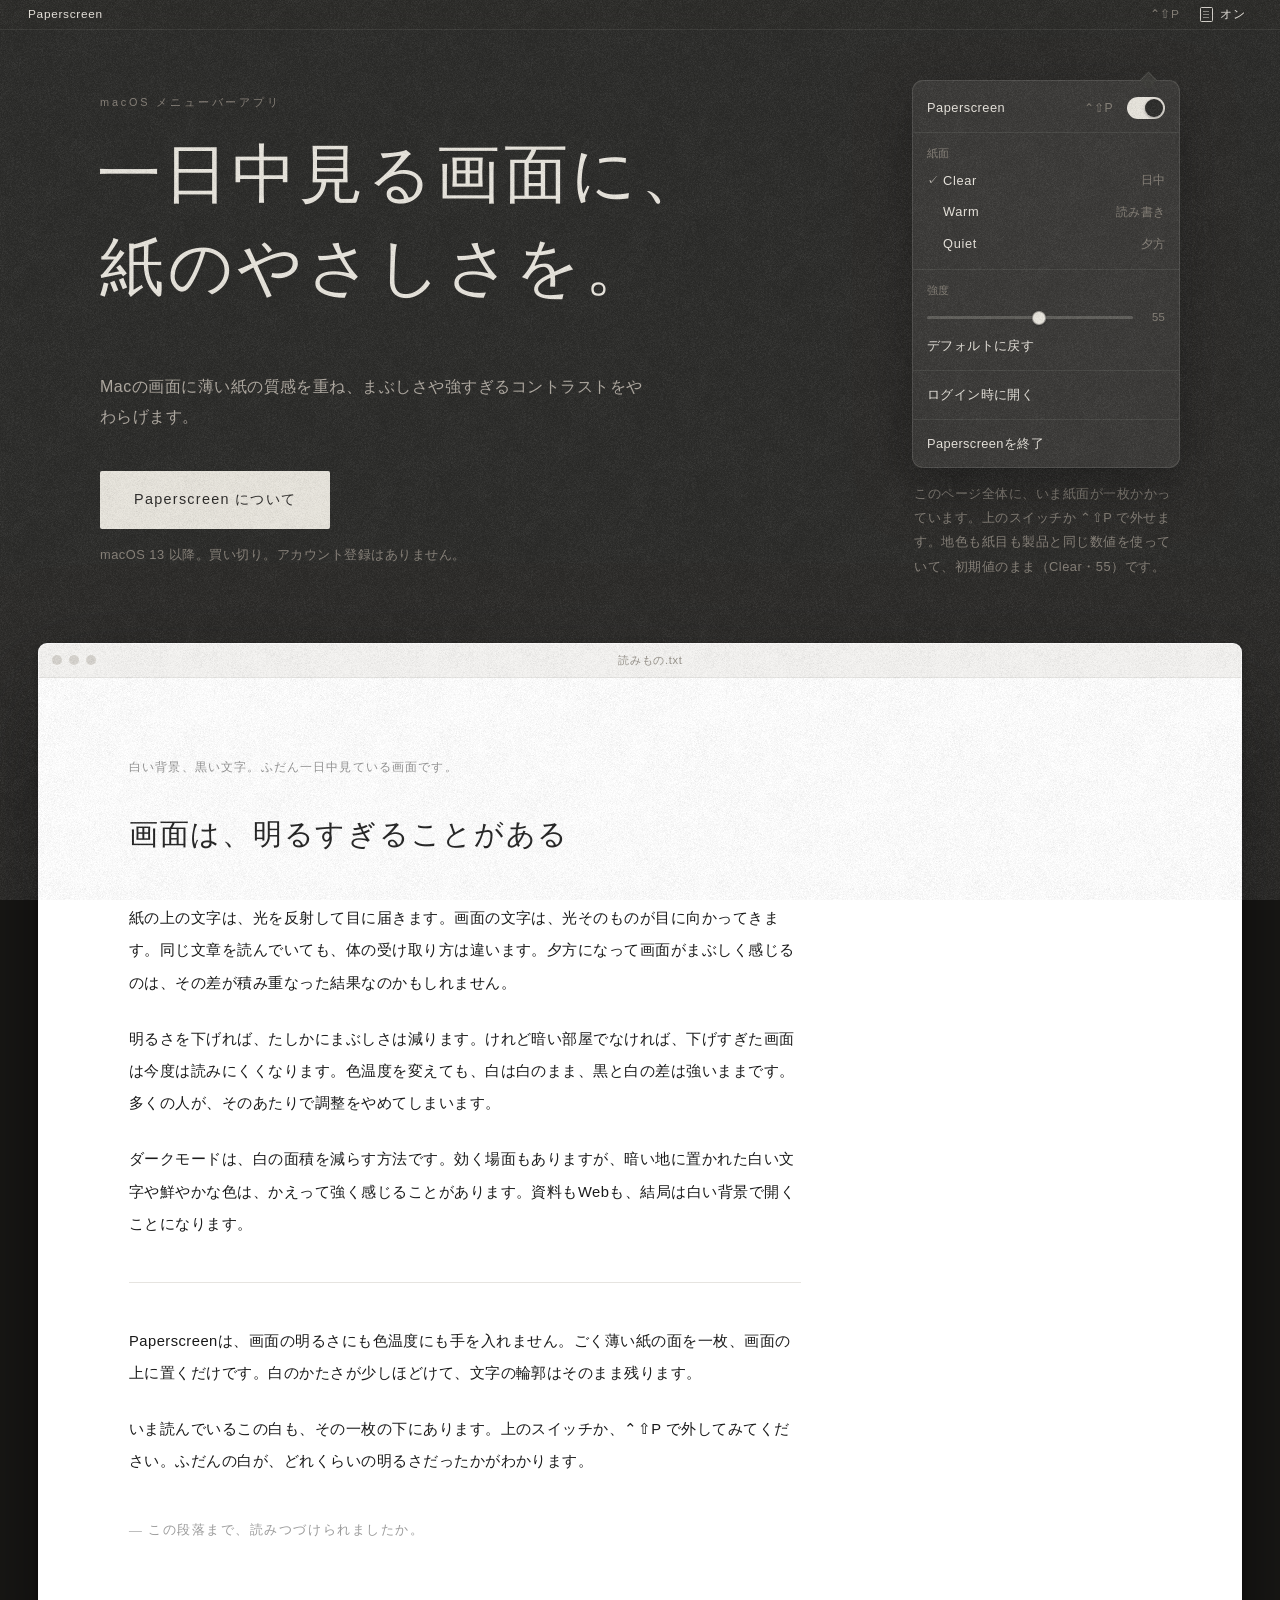
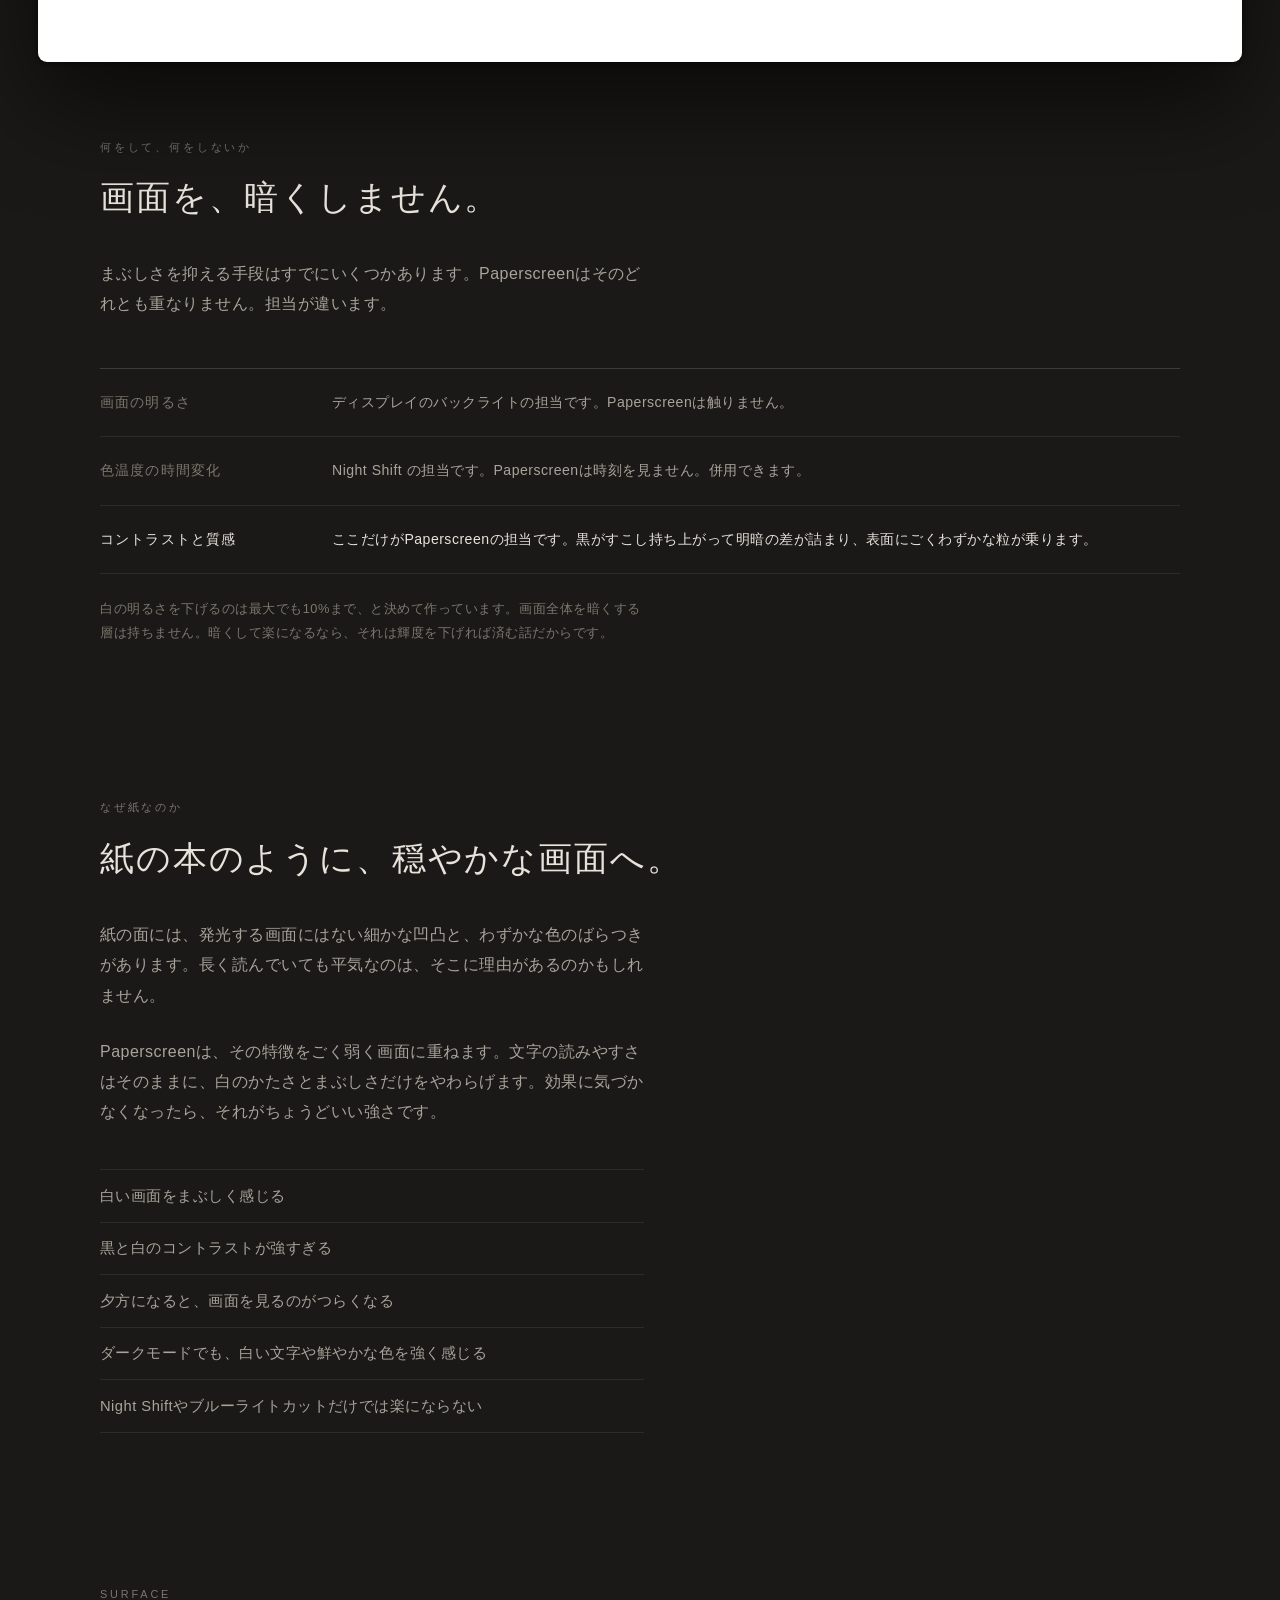
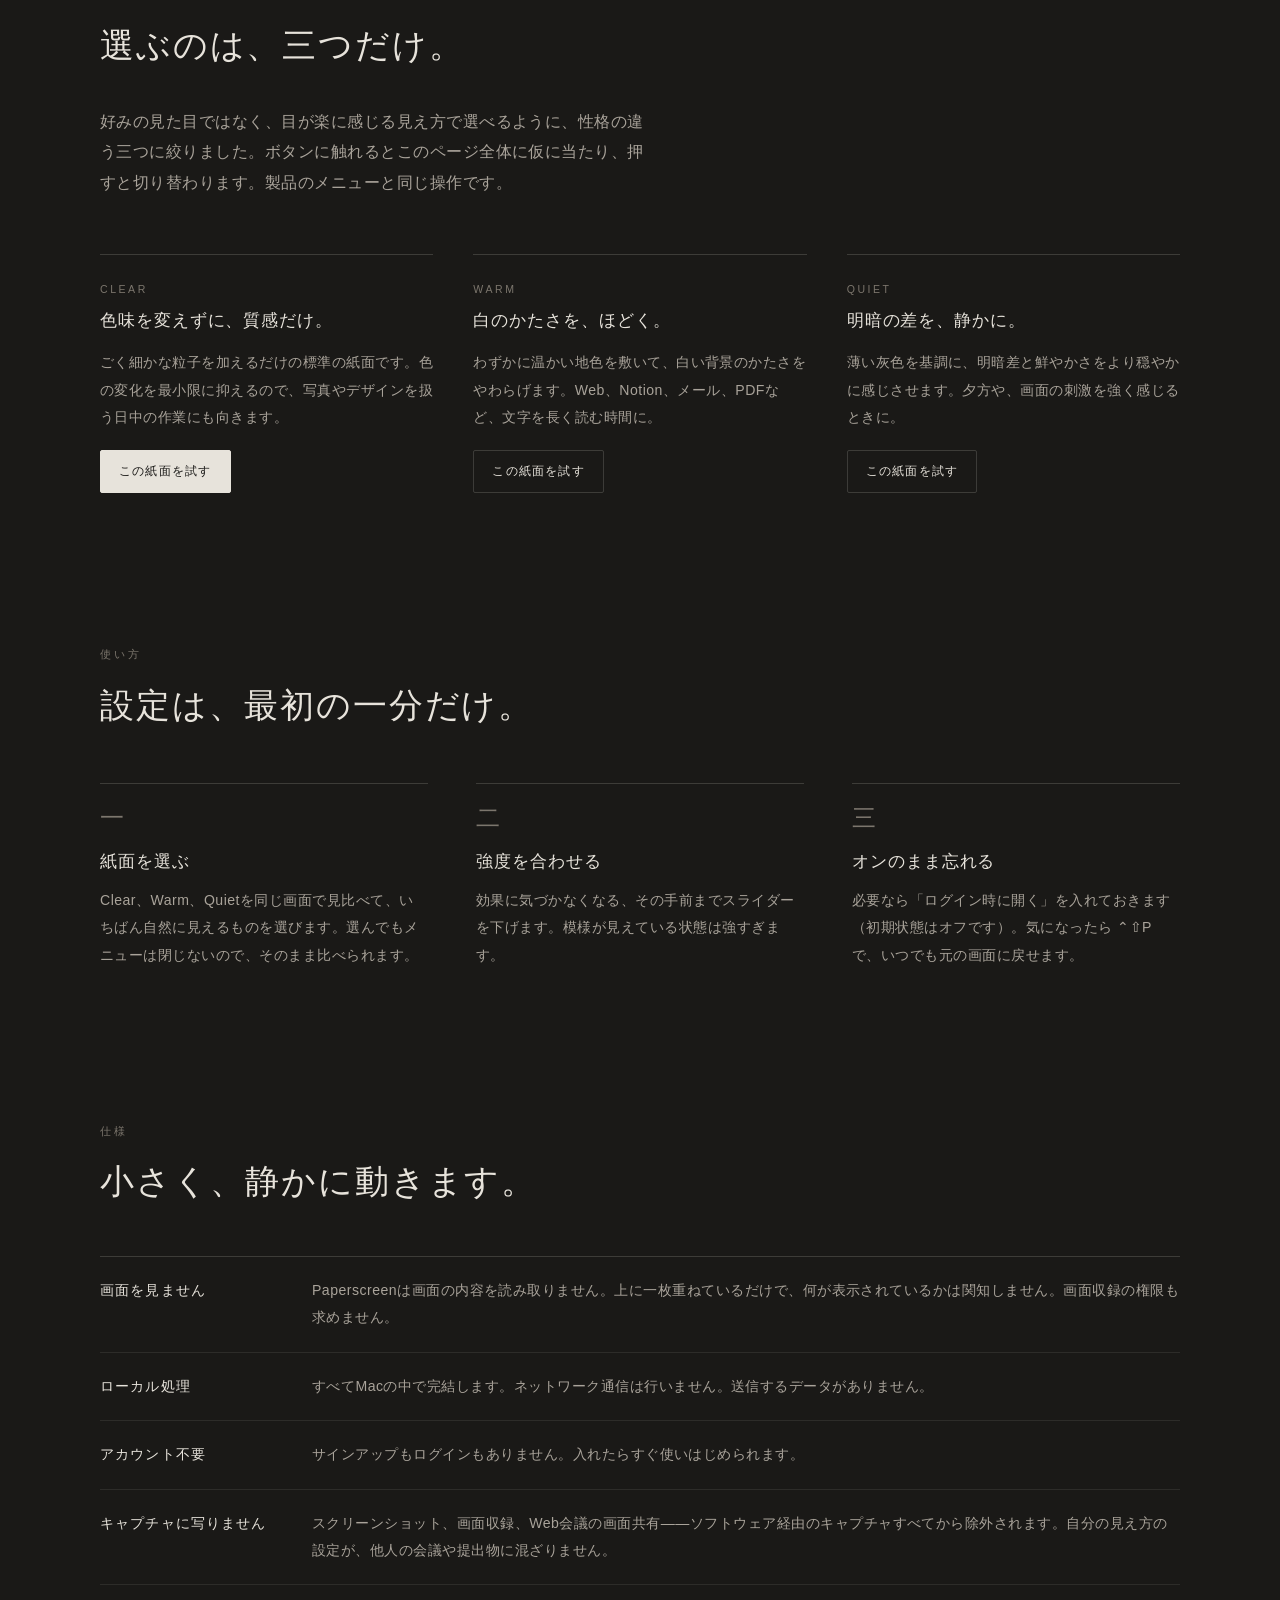
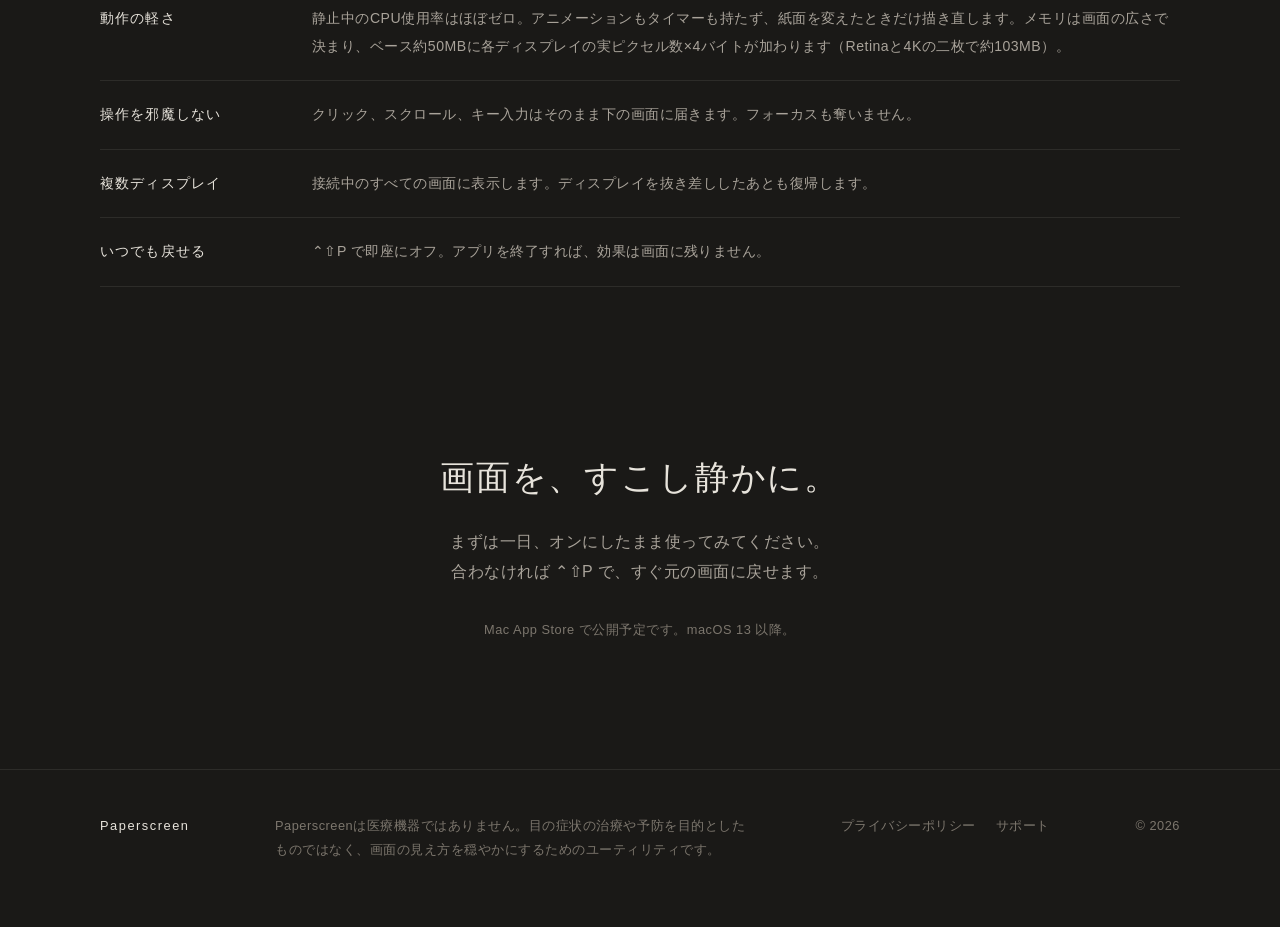
==== index.html @ 116a989c "LP を追加する デモは製品からの移植で、紙面の数値も乱数の種も Sources/PaperSurface.swift の definition(for:) と同じ。層の順序とアルファは Tools/" ====
<!DOCTYPE html>
<html lang="ja">
<head>
<meta charset="UTF-8">
<meta name="viewport" content="width=device-width, initial-scale=1">
<title>Paperscreen — 一日中見る画面に、紙のやさしさを。</title>
<meta name="description" content="Macの画面に薄い紙の質感を重ね、まぶしさや強すぎるコントラストをやわらげるメニューバー常駐アプリ。">
<link rel="canonical" href="https://kishiyyyyy.github.io/paperscreen-lp/">
<link rel="icon" href="icon.svg" type="image/svg+xml">
<meta property="og:type" content="website">
<meta property="og:url" content="https://kishiyyyyy.github.io/paperscreen-lp/">
<meta property="og:title" content="Paperscreen — 一日中見る画面に、紙のやさしさを。">
<meta property="og:description" content="Macの画面に薄い紙の質感を重ね、まぶしさや強すぎるコントラストをやわらげます。">
<link rel="stylesheet" href="style.css">
</head>
<body class="is-off">

<!-- 製品と同じ順序。地色 → ムラ → 紙目。paper.js が値を入れる -->
<div class="ov ov-tint"></div>
<div class="ov ov-mottle"></div>
<div class="ov ov-grain"></div>

<div class="menubar">
  <div class="left">
    <span class="brand">Paperscreen</span>
  </div>
  <div class="extras">
    <span class="kbd">⌃⇧P</span>
    <button class="status" id="barToggle" aria-live="polite">
      <span class="glyph" aria-hidden="true"></span><span id="barLabel">オン</span>
    </button>
  </div>
</div>

<header class="hero">
  <div class="wrap hero-grid">
    <div>
      <p class="eyebrow">macOS メニューバーアプリ</p>
      <h1>一日中見る画面に、<br>紙のやさしさを。</h1>
      <p class="lede">Macの画面に薄い紙の質感を重ね、まぶしさや強すぎるコントラストをやわらげます。</p>
      <a class="cta" href="#download">Paperscreen について</a>
      <p class="small cta-note">macOS 13 以降。買い切り。アカウント登録はありません。</p>
    </div>

    <div class="pop-col">
      <div class="pop" role="group" aria-label="Paperscreen の設定">
        <div class="pop-row">
          <span class="pop-title">Paperscreen</span>
          <span class="pop-key">⌃⇧P</span>
          <button class="switch" id="mainSwitch" role="switch" aria-checked="true" aria-label="Paperscreen をオンにする"><i></i></button>
        </div>
        <hr class="pop-sep">
        <p class="pop-label">紙面</p>
        <ul class="surfaces" id="surfaceList" role="radiogroup" aria-label="紙面">
          <li><button class="surf-btn" role="radio" aria-checked="true" data-surface="clear"><span class="check" aria-hidden="true">✓</span>Clear<span class="hint">日中</span></button></li>
          <li><button class="surf-btn" role="radio" aria-checked="false" data-surface="warm"><span class="check" aria-hidden="true">✓</span>Warm<span class="hint">読み書き</span></button></li>
          <li><button class="surf-btn" role="radio" aria-checked="false" data-surface="quiet"><span class="check" aria-hidden="true">✓</span>Quiet<span class="hint">夕方</span></button></li>
        </ul>
        <hr class="pop-sep">
        <p class="pop-label">強度</p>
        <div class="slider-row">
          <input type="range" id="intensity" min="0" max="100" value="55" aria-label="強度">
          <span class="val" id="intensityVal">55</span>
        </div>
        <button class="pop-item" id="resetBtn">デフォルトに戻す</button>
        <hr class="pop-sep">
        <!-- 既定はオフ。同意なき自動起動を禁じる審査ガイドライン 2.4.5(iii) のため
             opt-in を維持すると決めている。チェック済みで描かないこと。 -->
        <button class="pop-item" id="loginBtn">ログイン時に開く</button>
        <hr class="pop-sep">
        <span class="pop-item" aria-hidden="true">Paperscreenを終了</span>
      </div>
      <p class="small pop-note">このページ全体に、いま紙面が一枚かかっています。上のスイッチか ⌃⇧P で外せます。地色も紙目も製品と同じ数値を使っていて、初期値のまま（Clear・55）です。</p>
    </div>
  </div>

  <div class="stage-wrap stage">
    <div class="win">
      <div class="win-bar"><b></b><b></b><b></b><span>読みもの.txt</span></div>
      <div class="doc">
        <p class="meta">白い背景、黒い文字。ふだん一日中見ている画面です。</p>
        <h4>画面は、明るすぎることがある</h4>
        <p>紙の上の文字は、光を反射して目に届きます。画面の文字は、光そのものが目に向かってきます。同じ文章を読んでいても、体の受け取り方は違います。夕方になって画面がまぶしく感じるのは、その差が積み重なった結果なのかもしれません。</p>
        <p>明るさを下げれば、たしかにまぶしさは減ります。けれど暗い部屋でなければ、下げすぎた画面は今度は読みにくくなります。色温度を変えても、白は白のまま、黒と白の差は強いままです。多くの人が、そのあたりで調整をやめてしまいます。</p>
        <p>ダークモードは、白の面積を減らす方法です。効く場面もありますが、暗い地に置かれた白い文字や鮮やかな色は、かえって強く感じることがあります。資料もWebも、結局は白い背景で開くことになります。</p>
        <hr>
        <p>Paperscreenは、画面の明るさにも色温度にも手を入れません。ごく薄い紙の面を一枚、画面の上に置くだけです。白のかたさが少しほどけて、文字の輪郭はそのまま残ります。</p>
        <p>いま読んでいるこの白も、その一枚の下にあります。上のスイッチか、⌃⇧P で外してみてください。ふだんの白が、どれくらいの明るさだったかがわかります。</p>
        <p class="sig">— この段落まで、読みつづけられましたか。</p>
      </div>
    </div>
  </div>
</header>

<section>
  <div class="wrap">
    <p class="eyebrow">何をして、何をしないか</p>
    <h2>画面を、暗くしません。</h2>
    <p class="lede">まぶしさを抑える手段はすでにいくつかあります。Paperscreenはそのどれとも重なりません。担当が違います。</p>
    <dl class="split">
      <div>
        <dt>画面の明るさ</dt>
        <dd>ディスプレイのバックライトの担当です。Paperscreenは触りません。</dd>
      </div>
      <div>
        <dt>色温度の時間変化</dt>
        <dd>Night Shift の担当です。Paperscreenは時刻を見ません。併用できます。</dd>
      </div>
      <div class="mine">
        <dt>コントラストと質感</dt>
        <dd>ここだけがPaperscreenの担当です。黒がすこし持ち上がって明暗の差が詰まり、表面にごくわずかな粒が乗ります。</dd>
      </div>
    </dl>
    <p class="small" style="margin-top:1.8em">白の明るさを下げるのは最大でも10%まで、と決めて作っています。画面全体を暗くする層は持ちません。暗くして楽になるなら、それは輝度を下げれば済む話だからです。</p>
  </div>
</section>

<section>
  <div class="wrap">
    <p class="eyebrow">なぜ紙なのか</p>
    <h2>紙の本のように、穏やかな画面へ。</h2>
    <p class="lede">紙の面には、発光する画面にはない細かな凹凸と、わずかな色のばらつきがあります。長く読んでいても平気なのは、そこに理由があるのかもしれません。</p>
    <p class="lede" style="margin-top:1.6em">Paperscreenは、その特徴をごく弱く画面に重ねます。文字の読みやすさはそのままに、白のかたさとまぶしさだけをやわらげます。効果に気づかなくなったら、それがちょうどいい強さです。</p>

    <ul class="pains">
      <li>白い画面をまぶしく感じる</li>
      <li>黒と白のコントラストが強すぎる</li>
      <li>夕方になると、画面を見るのがつらくなる</li>
      <li>ダークモードでも、白い文字や鮮やかな色を強く感じる</li>
      <li>Night Shiftやブルーライトカットだけでは楽にならない</li>
    </ul>
  </div>
</section>

<section>
  <div class="wrap">
    <p class="eyebrow">SURFACE</p>
    <h2>選ぶのは、三つだけ。</h2>
    <p class="lede">好みの見た目ではなく、目が楽に感じる見え方で選べるように、性格の違う三つに絞りました。ボタンに触れるとこのページ全体に仮に当たり、押すと切り替わります。製品のメニューと同じ操作です。</p>
    <!-- 色見本は置かない。理由は style.css の surfaces の項に書いてある -->
    <div class="cards">
      <div class="card">
        <div><span class="name">CLEAR</span><h3>色味を変えずに、質感だけ。</h3></div>
        <p>ごく細かな粒子を加えるだけの標準の紙面です。色の変化を最小限に抑えるので、写真やデザインを扱う日中の作業にも向きます。</p>
        <button class="try" data-try="clear" aria-pressed="true">この紙面を試す</button>
      </div>
      <div class="card">
        <div><span class="name">WARM</span><h3>白のかたさを、ほどく。</h3></div>
        <p>わずかに温かい地色を敷いて、白い背景のかたさをやわらげます。Web、Notion、メール、PDFなど、文字を長く読む時間に。</p>
        <button class="try" data-try="warm" aria-pressed="false">この紙面を試す</button>
      </div>
      <div class="card">
        <div><span class="name">QUIET</span><h3>明暗の差を、静かに。</h3></div>
        <p>薄い灰色を基調に、明暗差と鮮やかさをより穏やかに感じさせます。夕方や、画面の刺激を強く感じるときに。</p>
        <button class="try" data-try="quiet" aria-pressed="false">この紙面を試す</button>
      </div>
    </div>
  </div>
</section>

<section>
  <div class="wrap">
    <p class="eyebrow">使い方</p>
    <h2>設定は、最初の一分だけ。</h2>
    <div class="steps">
      <div class="step">
        <span class="num">一</span>
        <h3>紙面を選ぶ</h3>
        <p>Clear、Warm、Quietを同じ画面で見比べて、いちばん自然に見えるものを選びます。選んでもメニューは閉じないので、そのまま比べられます。</p>
      </div>
      <div class="step">
        <span class="num">二</span>
        <h3>強度を合わせる</h3>
        <p>効果に気づかなくなる、その手前までスライダーを下げます。模様が見えている状態は強すぎます。</p>
      </div>
      <div class="step">
        <span class="num">三</span>
        <h3>オンのまま忘れる</h3>
        <p>必要なら「ログイン時に開く」を入れておきます（初期状態はオフです）。気になったら ⌃⇧P で、いつでも元の画面に戻せます。</p>
      </div>
    </div>
  </div>
</section>

<section>
  <div class="wrap">
    <p class="eyebrow">仕様</p>
    <h2>小さく、静かに動きます。</h2>
    <dl class="spec">
      <div><dt>画面を見ません</dt><dd>Paperscreenは画面の内容を読み取りません。上に一枚重ねているだけで、何が表示されているかは関知しません。画面収録の権限も求めません。</dd></div>
      <div><dt>ローカル処理</dt><dd>すべてMacの中で完結します。ネットワーク通信は行いません。送信するデータがありません。</dd></div>
      <div><dt>アカウント不要</dt><dd>サインアップもログインもありません。入れたらすぐ使いはじめられます。</dd></div>
      <div><dt>キャプチャに写りません</dt><dd>スクリーンショット、画面収録、Web会議の画面共有——ソフトウェア経由のキャプチャすべてから除外されます。自分の見え方の設定が、他人の会議や提出物に混ざりません。</dd></div>
      <div><dt>動作の軽さ</dt><dd>静止中のCPU使用率はほぼゼロ。アニメーションもタイマーも持たず、紙面を変えたときだけ描き直します。メモリは画面の広さで決まり、ベース約50MBに各ディスプレイの実ピクセル数×4バイトが加わります（Retinaと4Kの二枚で約103MB）。</dd></div>
      <div><dt>操作を邪魔しない</dt><dd>クリック、スクロール、キー入力はそのまま下の画面に届きます。フォーカスも奪いません。</dd></div>
      <div><dt>複数ディスプレイ</dt><dd>接続中のすべての画面に表示します。ディスプレイを抜き差ししたあとも復帰します。</dd></div>
      <div><dt>いつでも戻せる</dt><dd>⌃⇧P で即座にオフ。アプリを終了すれば、効果は画面に残りません。</dd></div>
    </dl>
  </div>
</section>

<section class="closing" id="download">
  <div class="wrap">
    <h2>画面を、すこし静かに。</h2>
    <p class="lede">まずは一日、オンにしたまま使ってみてください。<br>合わなければ ⌃⇧P で、すぐ元の画面に戻せます。</p>
    <!-- TODO: App Store の URL が出たら、この段落をボタンに差し替える -->
    <p class="small">Mac App Store で公開予定です。macOS 13 以降。</p>
  </div>
</section>

<footer>
  <div class="wrap foot-grid">
    <span class="small" style="font-weight:500;letter-spacing:.12em;color:var(--sumi)">Paperscreen</span>
    <p class="small">Paperscreenは医療機器ではありません。目の症状の治療や予防を目的としたものではなく、画面の見え方を穏やかにするためのユーティリティです。</p>
    <span class="small foot-links">
      <a href="https://kishiyyyyy.github.io/paperscreen-support/privacy/">プライバシーポリシー</a>
      <a href="https://kishiyyyyy.github.io/paperscreen-support/">サポート</a>
    </span>
    <span class="small">© 2026</span>
  </div>
</footer>

<script type="module">
import { SURFACES, DEFAULTS, textures, layers } from './paper.js';

const root = document.documentElement;
const body = document.body;
const mainSwitch = document.getElementById('mainSwitch');
const barToggle  = document.getElementById('barToggle');
const barLabel   = document.getElementById('barLabel');
const slider     = document.getElementById('intensity');
const val        = document.getElementById('intensityVal');
const resetBtn   = document.getElementById('resetBtn');
const surfBtns   = [...document.querySelectorAll('.surf-btn')];
const tryBtns    = [...document.querySelectorAll('.try')];

const state = { on: true, surface: DEFAULTS.surface, intensity: DEFAULTS.intensity };

// 製品のメニューは行に触れているあいだだけ実画面に仮適用し、離すと戻す。
// 紙面選びは命令ではなく比較なので、ここでも同じ振る舞いにしてある。
let preview = null;

function paint() {
  const name = preview ?? state.surface;
  const l = layers(name, state.intensity);
  const t = textures(name);

  root.style.setProperty('--tint-color', l.tintColor);
  root.style.setProperty('--tint-a', l.tintAlpha.toFixed(4));
  root.style.setProperty('--mottle-a', l.mottleAlpha.toFixed(4));
  root.style.setProperty('--grain-a', l.grainAlpha.toFixed(4));
  root.style.setProperty('--mottle-src', `url("${t.mottle}")`);
  root.style.setProperty('--grain-src', `url("${t.grain}")`);

  body.classList.toggle('is-off', !state.on);
  mainSwitch.setAttribute('aria-checked', String(state.on));
  mainSwitch.setAttribute('aria-label', state.on ? 'Paperscreen をオフにする' : 'Paperscreen をオンにする');
  barLabel.textContent = state.on ? 'オン' : 'オフ';

  surfBtns.forEach(b => b.setAttribute('aria-checked', String(b.dataset.surface === state.surface)));
  tryBtns.forEach(b => b.setAttribute('aria-pressed', String(b.dataset.try === state.surface)));
  val.textContent = state.intensity;
  if (slider.value !== String(state.intensity)) slider.value = state.intensity;
}

function toggle() { state.on = !state.on; paint(); }

function pick(name) { state.surface = name; state.on = true; preview = null; paint(); }

function hover(name) { if (!state.on) return; preview = name; paint(); }
function unhover() { if (preview === null) return; preview = null; paint(); }

mainSwitch.addEventListener('click', toggle);
barToggle.addEventListener('click', toggle);

slider.addEventListener('input', () => {
  state.intensity = parseInt(slider.value, 10);
  state.on = true;
  paint();
});

resetBtn.addEventListener('click', () => {
  state.surface = DEFAULTS.surface;
  state.intensity = DEFAULTS.intensity;
  state.on = true;
  preview = null;
  paint();
});

for (const b of [...surfBtns, ...tryBtns]) {
  const name = b.dataset.surface ?? b.dataset.try;
  b.addEventListener('click', () => pick(name));
  b.addEventListener('mouseenter', () => hover(name));
  b.addEventListener('mouseleave', unhover);
  b.addEventListener('focus', () => hover(name));
  b.addEventListener('blur', unhover);
}

document.addEventListener('keydown', e => {
  if (e.ctrlKey && e.shiftKey && (e.key === 'P' || e.key === 'p')) { e.preventDefault(); toggle(); }
});

// 紙目の生成は 1 紙面あたり 0.2 秒ほどかかる。本文を待たせないよう既定の紙面だけを
// 先に用意し、残りの二つは手が空いてから作る。触られた時点で作ると、比較のための
// ホバーが一拍遅れて、比べるという操作そのものが壊れる。
requestAnimationFrame(() => {
  paint();
  const rest = Object.keys(SURFACES).filter(n => n !== state.surface);
  const warm = () => rest.forEach(textures);
  if (window.requestIdleCallback) requestIdleCallback(warm, { timeout: 2000 });
  else setTimeout(warm, 400);
});
</script>
</body>
</html>
---- style.css ----
:root{
  /* 地は暖かい暗色。純黒は白い窓との落差が大きすぎる */
  --desk:        #1A1917;
  --sumi:        #E7E3DB;
  --sumi-soft:   #A9A39A;
  --hai:         #7C766D;
  --rule:        rgba(231,227,219,.17);
  --rule-soft:   rgba(231,227,219,.09);
  --white:       #FFFFFF;

  /* Google Fonts は読み込まない。訪問者のIPを第三者に渡さないという方針が
     製品の中身と揃っている必要があるのと、Mac専用アプリのLPなので
     Hiragino がほぼ確実に当たり、Noto が効く場面がほとんどないため。 */
  --mincho: "Hiragino Mincho ProN","Yu Mincho",YuMincho,serif;
  --gothic: "Hiragino Sans","Helvetica Neue",Arial,sans-serif;

  --measure: 34rem;
  --gap: clamp(52px,6vw,88px);

  /* 紙面の状態。paper.js が書き換える */
  --tint-color:#FAF8F4;
  --tint-a:0;
  --mottle-a:0;
  --grain-a:0;
  --mottle-src:none;
  --grain-src:none;
}

*{box-sizing:border-box;margin:0;padding:0}
html{-webkit-text-size-adjust:100%;scroll-behavior:smooth}
body{
  background:var(--desk);
  color:var(--sumi);
  font-family:var(--gothic);
  font-size:16px;
  line-height:1.9;
  letter-spacing:.03em;
  line-break:strict;
  -webkit-font-smoothing:antialiased;
  overflow-x:hidden;
}
a{color:inherit}

/* ---------- 紙面（製品そのもの。ページ全体にかかる） ----------
   層の順序とアルファは製品の OverlayView.draw の写し。順序を入れ替えたり
   mix-blend-mode を足したりしない。紙目は明暗を同量含む素材なので、
   ふつうの重ね方で製品と同じ結果になる。 */
.ov{position:fixed;inset:0;pointer-events:none;z-index:80;transition:opacity .35s ease}
.ov-tint{background:var(--tint-color);opacity:var(--tint-a)}
.ov-mottle{background-image:var(--mottle-src);background-size:100% 100%;opacity:var(--mottle-a)}
.ov-grain{background-image:var(--grain-src);background-size:256px 256px;opacity:var(--grain-a)}
body.is-off .ov{opacity:0}

/* ---------- layout ---------- */
.wrap{width:min(1080px,90vw);margin-inline:auto}
.stage-wrap{width:min(1240px,94vw);margin-inline:auto}
section{padding-block:var(--gap)}

.eyebrow{font-size:.68rem;font-weight:500;letter-spacing:.26em;color:var(--hai);line-height:1.6;margin-bottom:1.6em}
h1,h2,h3{font-family:var(--mincho);font-weight:400;letter-spacing:.055em}
h1{font-size:clamp(2.3rem,5.6vw,4rem);line-height:1.45;text-indent:-.05em}
h2{font-size:clamp(1.5rem,2.9vw,2.1rem);line-height:1.5;margin-bottom:1.05em}
h3{font-size:1.05rem;line-height:1.9}
p{max-width:var(--measure)}
.lede{color:var(--sumi-soft);font-size:1rem}
.small{font-size:.8rem;line-height:1.9;color:var(--hai);letter-spacing:.04em}

/* ---------- menu bar ---------- */
.menubar{
  position:sticky;top:0;z-index:70;height:30px;
  display:flex;align-items:center;justify-content:space-between;
  padding-inline:clamp(14px,5vw,28px);
  background:rgba(26,25,23,.72);
  backdrop-filter:saturate(1.4) blur(14px);-webkit-backdrop-filter:saturate(1.4) blur(14px);
  border-bottom:1px solid var(--rule-soft);
  font-size:.74rem;letter-spacing:.06em;
}
.menubar .left{display:flex;align-items:center;gap:18px}
.menubar .brand{font-weight:500}
.menubar .lang{color:var(--hai);text-decoration:none}
.menubar .lang:hover{color:var(--sumi)}
.menubar .extras{display:flex;align-items:center;gap:14px;color:var(--hai)}
.menubar .kbd{display:none}
@media(min-width:640px){.menubar .kbd{display:inline}}
.status{
  display:inline-flex;align-items:center;gap:7px;border:0;background:none;font:inherit;
  color:var(--sumi);cursor:pointer;padding:3px 6px;border-radius:5px;letter-spacing:.1em;
}
.status:hover{background:rgba(231,227,219,.09)}
.glyph{width:13px;height:15px;border:1px solid currentColor;border-radius:1.5px;position:relative;opacity:.9}
.glyph::after{
  content:"";position:absolute;inset:3px 2.5px auto 2.5px;height:1px;background:currentColor;
  box-shadow:0 3px 0 currentColor,0 6px 0 currentColor;opacity:.55;
}
body.is-off .glyph{opacity:.35}

/* ---------- hero ---------- */
.hero{padding-top:clamp(44px,5vw,80px);padding-bottom:0}
.hero-grid{display:grid;gap:clamp(40px,6vw,64px);align-items:start}
@media(min-width:900px){.hero-grid{grid-template-columns:1fr 268px}}
.hero h1{margin-bottom:.9em}
.hero .lede{margin-bottom:2.4em}

.cta{
  display:inline-block;background:#E7E3DB;color:#1A1917;
  font-family:var(--gothic);font-size:.9rem;font-weight:500;letter-spacing:.09em;
  padding:15px 34px;border-radius:2px;text-decoration:none;transition:opacity .2s ease;
}
.cta:hover{opacity:.82}
.cta-note{margin-top:1.1em}

/* ---------- メニューの再現 ---------- */
.pop-col{position:relative}
@media(min-width:900px){.pop-col{margin-top:-14px}}
.pop{
  position:relative;width:100%;max-width:268px;
  background:rgba(45,44,41,.88);
  backdrop-filter:blur(20px) saturate(1.3);-webkit-backdrop-filter:blur(20px) saturate(1.3);
  border:1px solid rgba(231,227,219,.13);border-radius:11px;
  box-shadow:0 1px 1px rgba(0,0,0,.3),0 18px 50px rgba(0,0,0,.5);
  padding:12px 0 8px;font-size:.8rem;line-height:1.7;letter-spacing:.02em;
}
.pop::before{
  content:"";position:absolute;top:-7px;right:24px;width:12px;height:12px;
  background:rgba(45,44,41,.92);
  border-left:1px solid rgba(231,227,219,.13);border-top:1px solid rgba(231,227,219,.13);
  transform:rotate(45deg);border-radius:2px 0 0 0;
}
.pop-row{display:flex;align-items:center;justify-content:space-between;gap:10px;padding:4px 14px}
.pop-title{font-weight:500;letter-spacing:.04em}
.pop-key{color:var(--hai);font-size:.76rem;margin-left:auto;margin-right:4px}
.pop-sep{border:0;border-top:1px solid var(--rule-soft);margin:9px 0}
.pop-label{padding:2px 14px;font-size:.7rem;letter-spacing:.02em;color:var(--hai);font-weight:500}
.pop-item{
  width:100%;display:block;border:0;background:none;font:inherit;color:var(--sumi);
  padding:4px 14px;cursor:pointer;text-align:left;letter-spacing:.03em;
}
.pop-item:hover{background:rgba(231,227,219,.07)}

.switch{position:relative;width:38px;height:22px;flex:none;border:0;padding:0;background:none;cursor:pointer}
.switch i{position:absolute;inset:0;border-radius:11px;background:rgba(231,227,219,.22);transition:background .25s ease}
.switch i::after{
  content:"";position:absolute;top:2px;left:2px;width:18px;height:18px;border-radius:50%;
  background:#1A1917;box-shadow:0 1px 3px rgba(0,0,0,.4);transition:transform .25s ease;
}
.switch[aria-checked="true"] i{background:var(--sumi)}
.switch[aria-checked="true"] i::after{transform:translateX(16px)}

.surfaces{list-style:none}
.surf-btn{
  width:100%;display:flex;align-items:center;gap:9px;border:0;background:none;font:inherit;
  color:var(--sumi);padding:5px 14px;cursor:pointer;text-align:left;letter-spacing:.05em;
}
.surf-btn:hover{background:rgba(231,227,219,.07)}
.check{width:7px;flex:none;opacity:0;font-size:.7rem}
.surf-btn[aria-checked="true"] .check{opacity:1}
.surf-btn[aria-checked="true"]{font-weight:500}
.hint{margin-left:auto;color:var(--hai);font-size:.72rem;letter-spacing:.02em}

.slider-row{padding:6px 14px 4px;display:flex;align-items:center;gap:10px}
input[type=range]{-webkit-appearance:none;appearance:none;background:none;flex:1;height:18px;cursor:pointer}
input[type=range]::-webkit-slider-runnable-track{height:3px;border-radius:2px;background:rgba(231,227,219,.22)}
input[type=range]::-webkit-slider-thumb{
  -webkit-appearance:none;width:14px;height:14px;border-radius:50%;background:#E7E3DB;
  border:1px solid rgba(0,0,0,.35);box-shadow:0 1px 3px rgba(0,0,0,.35);margin-top:-5.5px;
}
input[type=range]::-moz-range-track{height:3px;border-radius:2px;background:rgba(231,227,219,.22)}
input[type=range]::-moz-range-thumb{width:14px;height:14px;border:1px solid rgba(0,0,0,.35);border-radius:50%;background:#E7E3DB}
.val{font-size:.7rem;color:var(--hai);width:2em;text-align:right;font-variant-numeric:tabular-nums}
.pop-note{margin-top:14px;padding-left:2px}

/* ---------- document window（机の上の画面） ---------- */
.stage{padding-top:clamp(40px,5vw,68px)}
.stage-wrap{position:relative}
/* 暗い地から白い窓へ急に抜けないよう、背後に淡い光をまわす */
.stage-wrap::before{
  content:"";position:absolute;inset:-14% -6%;z-index:0;pointer-events:none;
  background:radial-gradient(60% 50% at 50% 45%, rgba(231,227,219,.085), rgba(231,227,219,0) 70%);
}
.win{
  position:relative;z-index:1;
  background:var(--white);border-radius:9px;overflow:hidden;
  box-shadow:0 2px 6px rgba(0,0,0,.5),0 40px 100px rgba(0,0,0,.62);
  border:1px solid rgba(231,227,219,.10);
}
.win-bar{
  height:34px;display:flex;align-items:center;gap:7px;padding:0 13px;
  background:#F5F4F1;border-bottom:1px solid rgba(0,0,0,.07);
}
.win-bar b{width:10px;height:10px;border-radius:50%;background:#D3D0CA;display:block}
.win-bar span{margin-left:auto;margin-right:auto;font-size:.7rem;color:#8D8880;letter-spacing:.06em;transform:translateX(-15px)}
.doc{
  padding:clamp(36px,6vw,80px) clamp(24px,7vw,110px) clamp(52px,8vw,96px);
  color:#121212;background:var(--white);min-height:min(78vh,720px);
}
.doc h4{font-family:var(--mincho);font-weight:300;font-size:clamp(1.3rem,2.6vw,1.8rem);letter-spacing:.06em;margin-bottom:1.5em;line-height:1.7}
.doc p{font-size:.92rem;line-height:2.2;color:#1a1a1a;margin-bottom:1.6em;max-width:42rem}
.doc .meta{font-size:.72rem;color:#8a8a8a;letter-spacing:.1em;margin-bottom:2.6em}
.doc hr{border:0;border-top:1px solid #E6E4E0;margin:2.6em 0;max-width:42rem}
.doc .sig{font-family:var(--mincho);color:#9a9a9a;font-size:.8rem;letter-spacing:.12em;margin-top:3em}

/* ---------- 三分割 ---------- */
.split{margin-top:clamp(32px,4vw,48px);border-top:1px solid var(--rule)}
.split div{display:grid;gap:4px 32px;padding:20px 0;border-bottom:1px solid var(--rule-soft)}
@media(min-width:720px){.split div{grid-template-columns:200px 1fr;align-items:baseline}}
.split dt{font-size:.88rem;font-weight:500;letter-spacing:.08em;color:var(--hai)}
.split dd{font-size:.88rem;color:var(--sumi-soft);line-height:1.95}
.split .mine dt{color:var(--sumi)}
.split .mine dd{color:var(--sumi)}

/* ---------- 課題リスト ---------- */
.pains{list-style:none;margin-top:2.6em;max-width:var(--measure)}
.pains li{border-top:1px solid var(--rule-soft);padding:.85em 0;font-size:.92rem;color:var(--sumi-soft);line-height:1.8}
.pains li:last-child{border-bottom:1px solid var(--rule-soft)}

/* ---------- surfaces ----------
   色見本は置かない。行やカードに収まる大きさでは Warm と Quiet を正直に
   描き分けられず、紙目は数パーセントのアルファなので「見えるように」描いた
   時点で嘘のプレビューになる。製品のメニューで同じ結論を出している。
   比較はページ全体への仮適用に任せる。 */
.cards{display:grid;gap:clamp(28px,4vw,40px);margin-top:clamp(36px,4.5vw,56px)}
@media(min-width:820px){.cards{grid-template-columns:repeat(3,1fr)}}
.card{display:flex;flex-direction:column;gap:14px;border-top:1px solid var(--rule);padding-top:24px}
.card .name{font-family:var(--gothic);font-size:.66rem;letter-spacing:.24em;color:var(--hai);font-weight:500;display:block;margin-bottom:.6em}
.card h3{margin-bottom:-2px}
.card p{font-size:.88rem;line-height:1.95;color:var(--sumi-soft)}
.try{
  align-self:flex-start;margin-top:4px;border:1px solid var(--rule);background:none;font:inherit;
  font-size:.76rem;letter-spacing:.1em;color:var(--sumi);padding:9px 18px;border-radius:2px;
  cursor:pointer;transition:background .2s ease,color .2s ease;
}
.try:hover{background:rgba(231,227,219,.08)}
.try[aria-pressed="true"]{background:#E7E3DB;color:#1A1917;border-color:#E7E3DB}

/* ---------- steps ---------- */
.steps{display:grid;gap:clamp(32px,4vw,48px);margin-top:clamp(34px,4vw,52px)}
@media(min-width:820px){.steps{grid-template-columns:repeat(3,1fr)}}
.step{border-top:1px solid var(--rule);padding-top:22px}
.step .num{font-family:var(--mincho);font-size:1.5rem;color:var(--hai);display:block;line-height:1;margin-bottom:.7em}
.step h3{margin-bottom:.5em}
.step p{font-size:.88rem;line-height:1.95;color:var(--sumi-soft)}

/* ---------- spec ---------- */
.spec{margin-top:clamp(32px,4vw,48px);border-top:1px solid var(--rule)}
.spec div{display:grid;gap:4px 32px;padding:20px 0;border-bottom:1px solid var(--rule-soft)}
@media(min-width:720px){.spec div{grid-template-columns:180px 1fr;align-items:baseline}}
.spec dt{font-size:.88rem;font-weight:500;letter-spacing:.08em}
.spec dd{font-size:.88rem;color:var(--sumi-soft);line-height:1.95}

/* ---------- closing ---------- */
.closing{text-align:center;padding-block:clamp(64px,7vw,100px) clamp(72px,8vw,112px)}
.closing h2{margin-bottom:.7em}
.closing p{margin-inline:auto;margin-bottom:1.9em}
footer{border-top:1px solid var(--rule-soft);padding-block:44px 64px}
.foot-grid{display:flex;flex-wrap:wrap;gap:18px 40px;justify-content:space-between;align-items:baseline}
.foot-grid p{max-width:30rem}
.foot-links{display:flex;gap:20px}
.foot-links a{color:var(--hai);text-decoration:none}
.foot-links a:hover{color:var(--sumi)}

@media (prefers-reduced-motion:reduce){
  html{scroll-behavior:auto}
  *{transition-duration:.01ms !important;animation-duration:.01ms !important}
}
:focus-visible{outline:2px solid var(--sumi);outline-offset:3px;border-radius:2px}
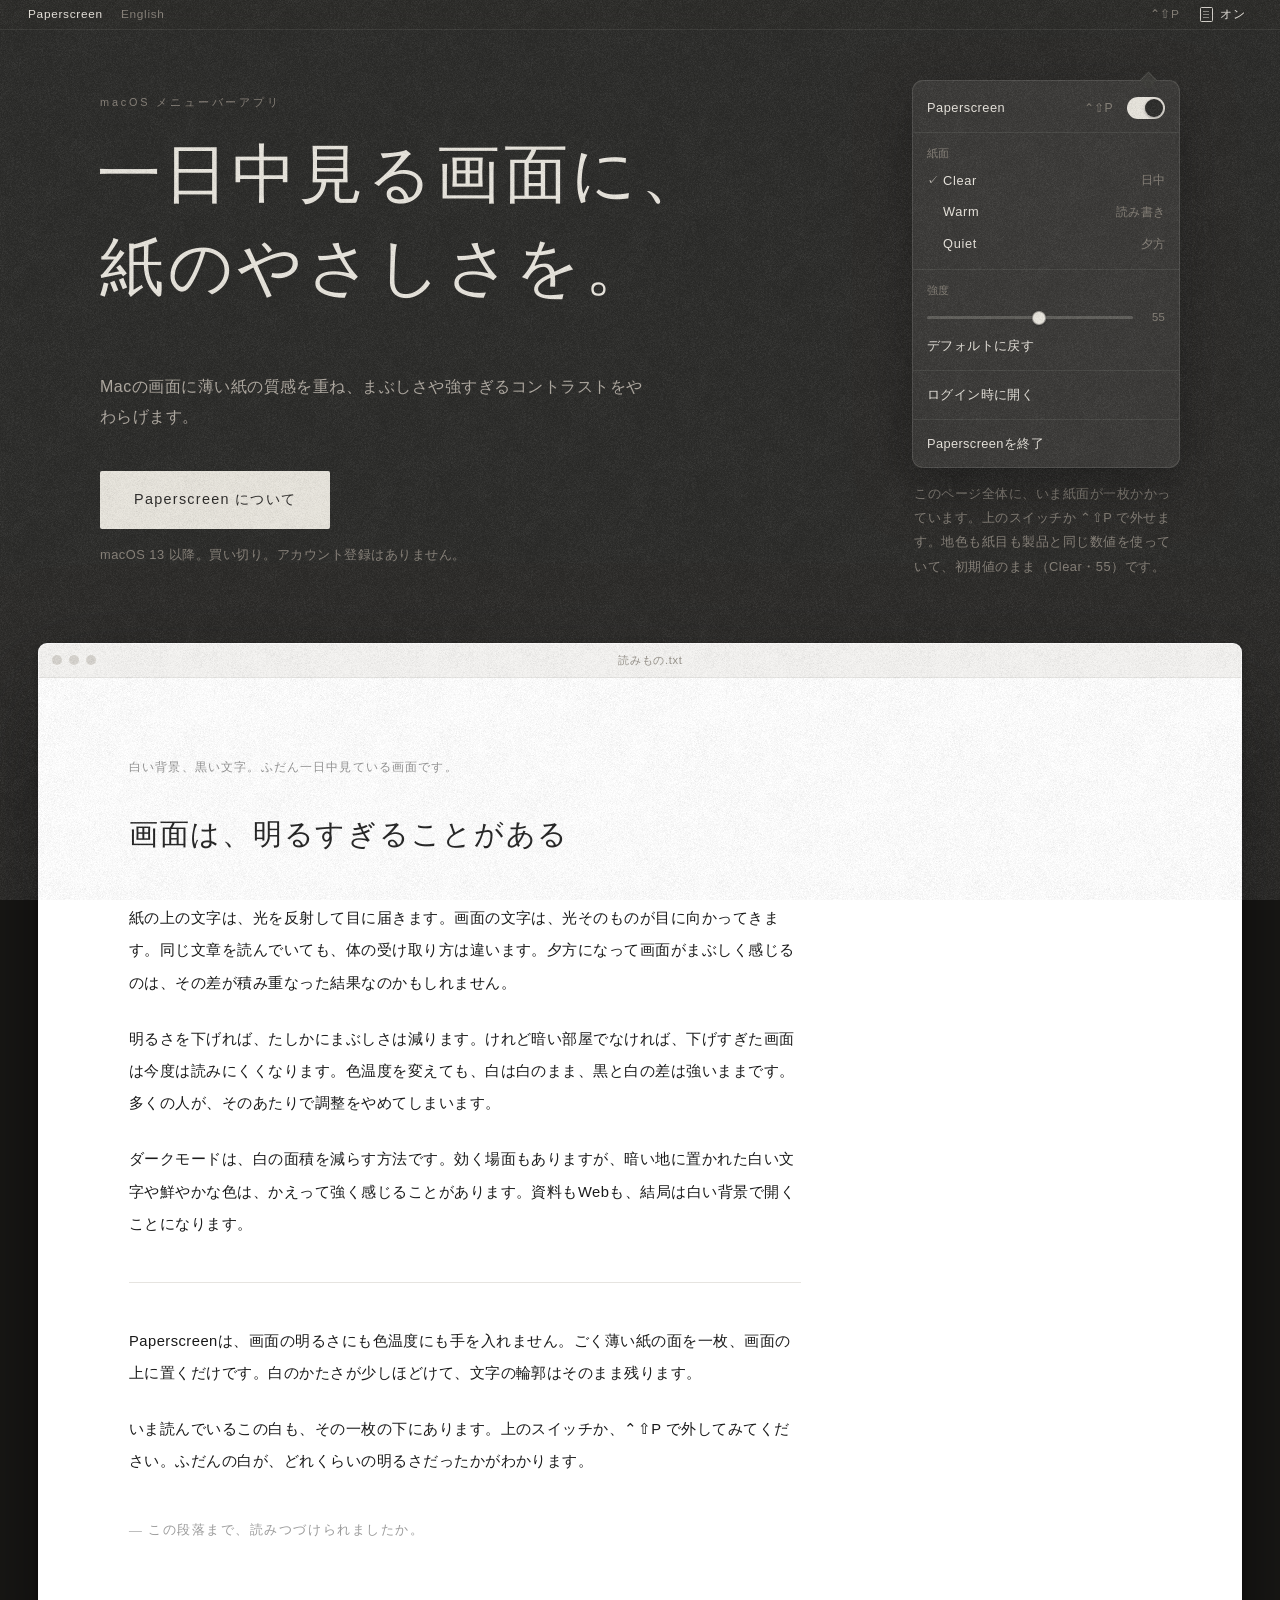
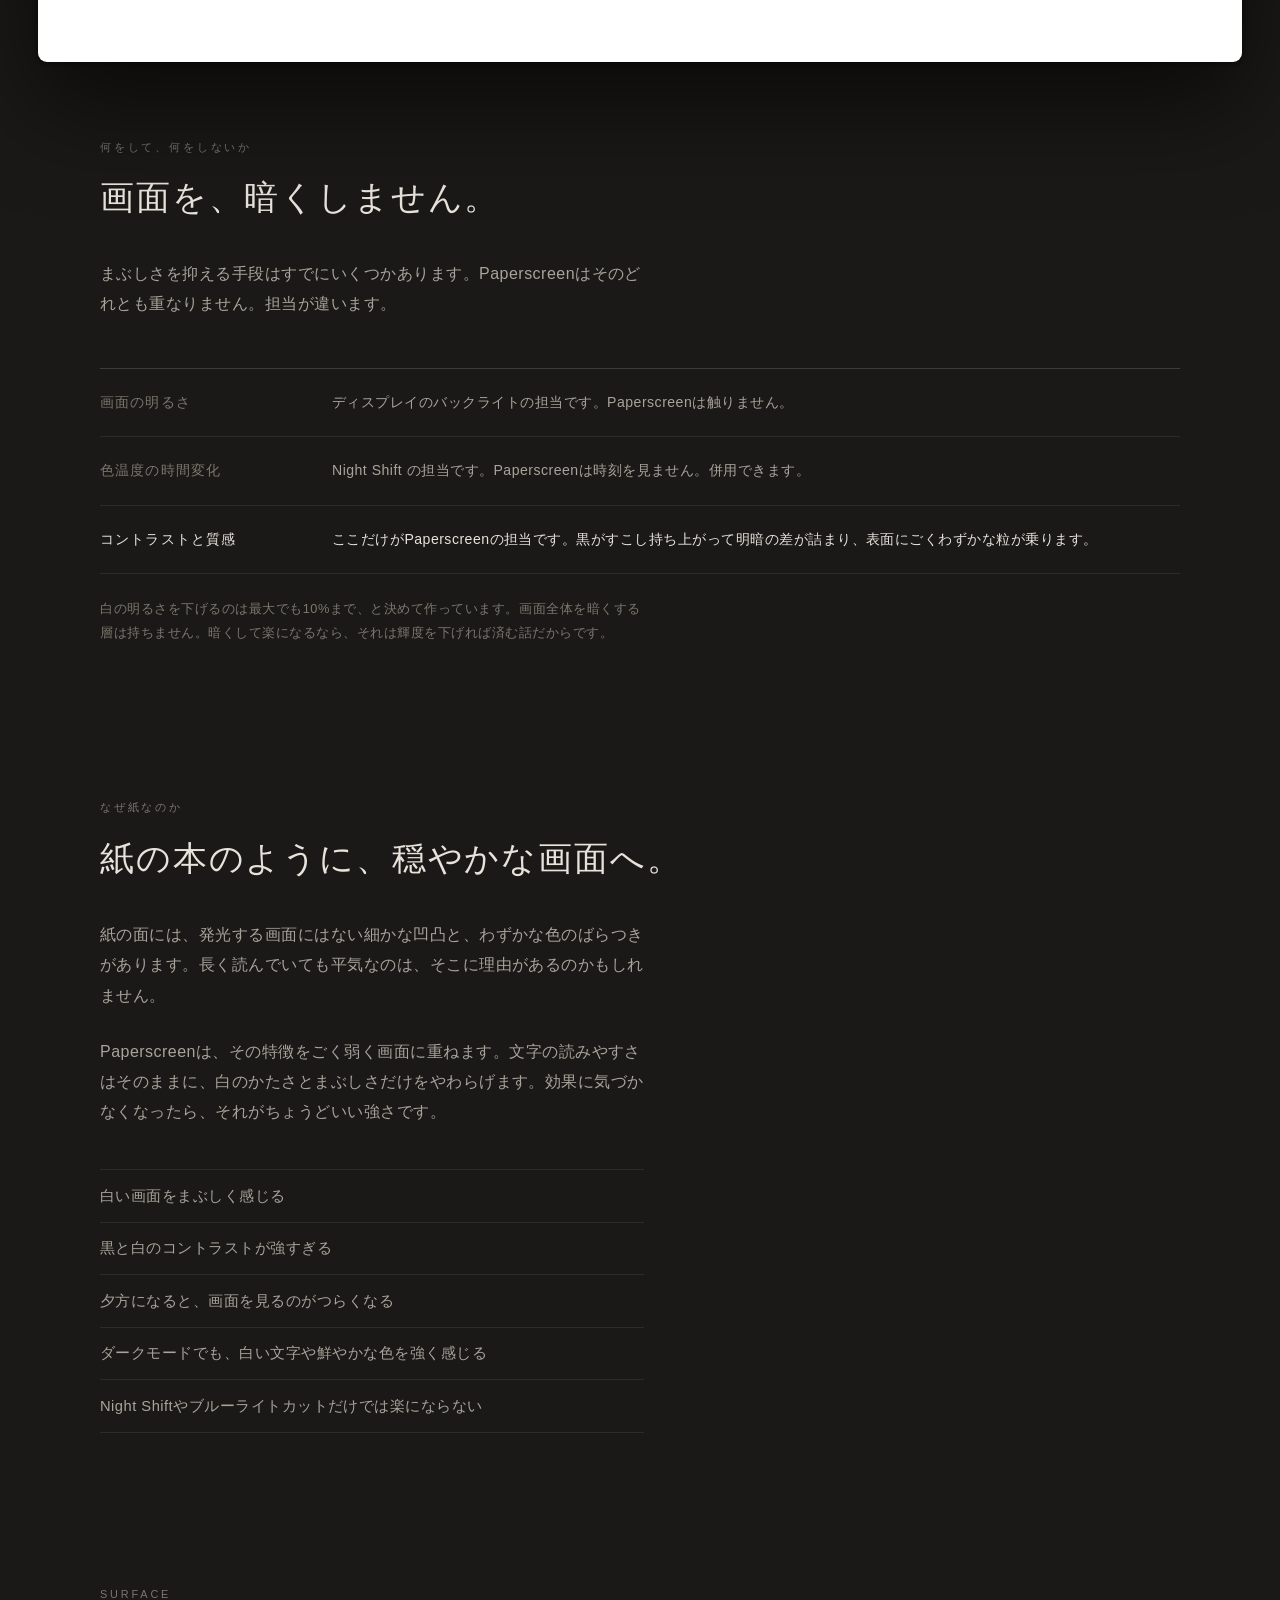
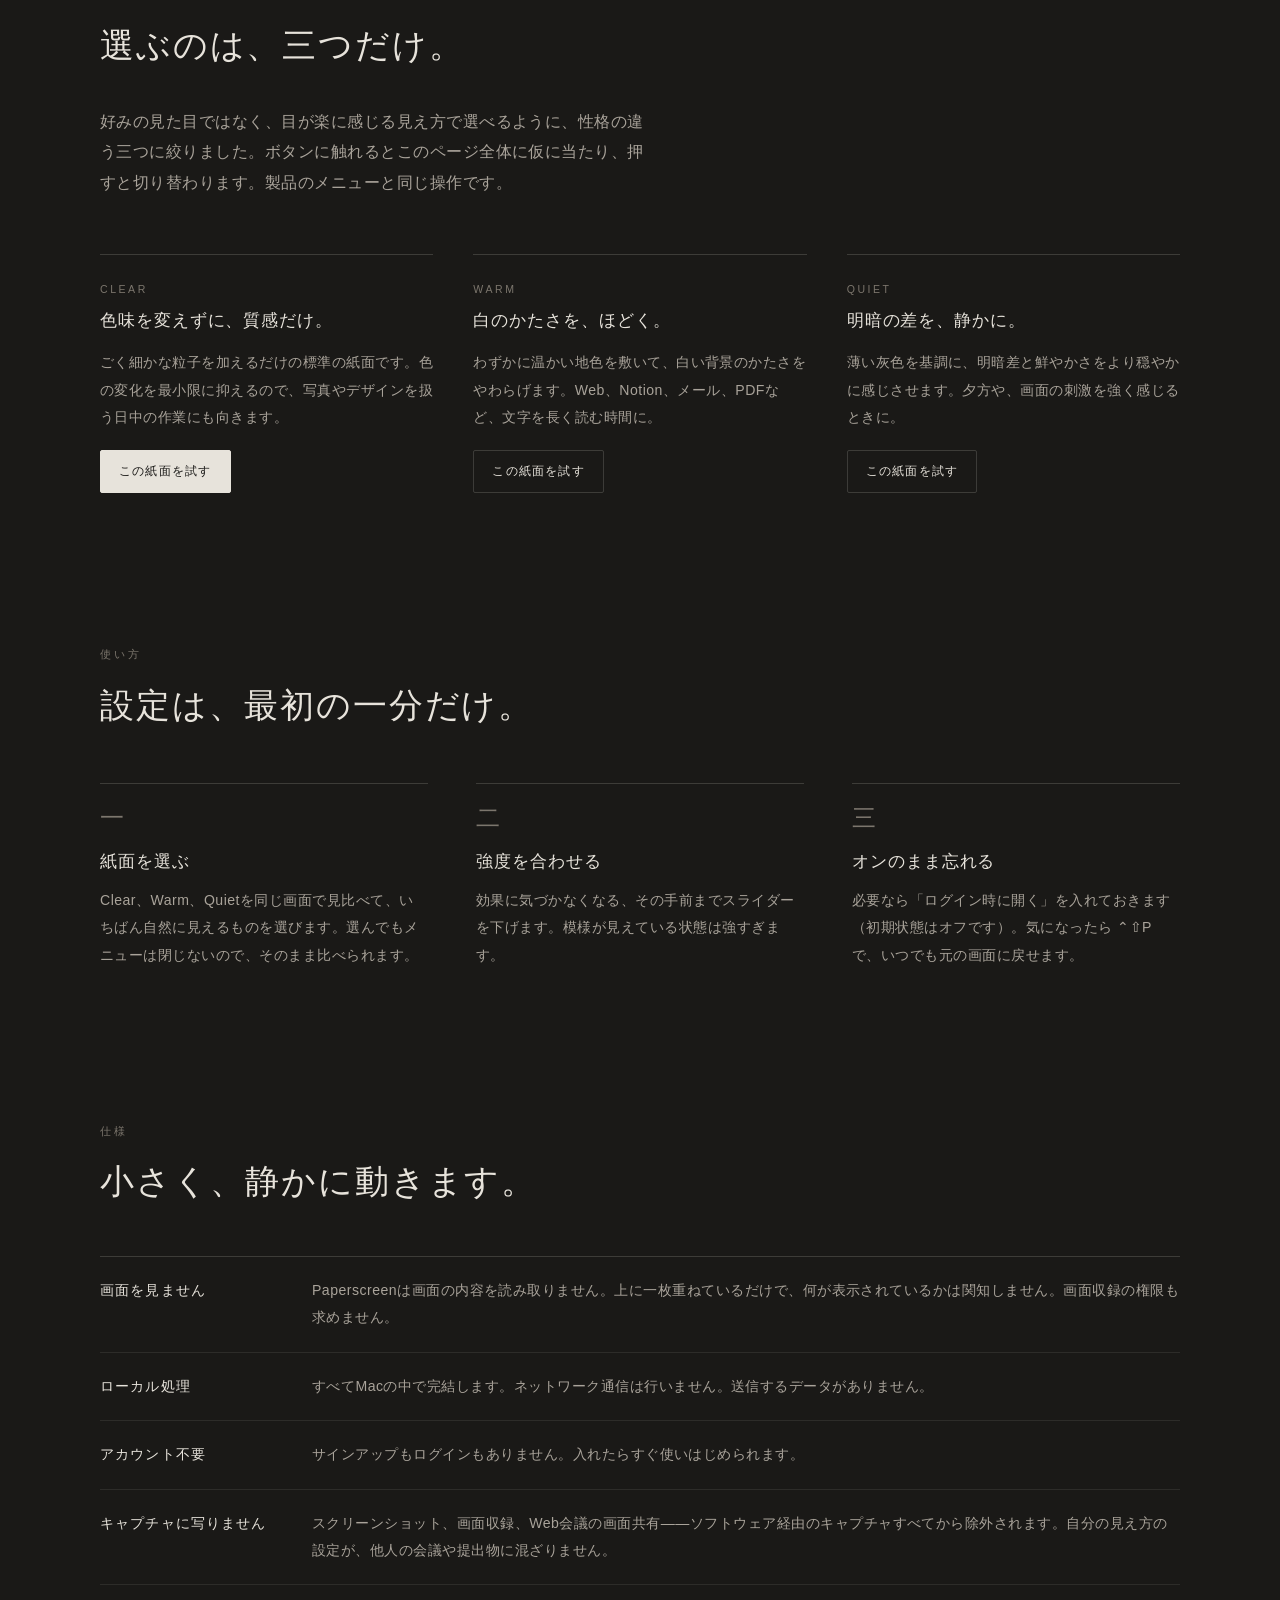
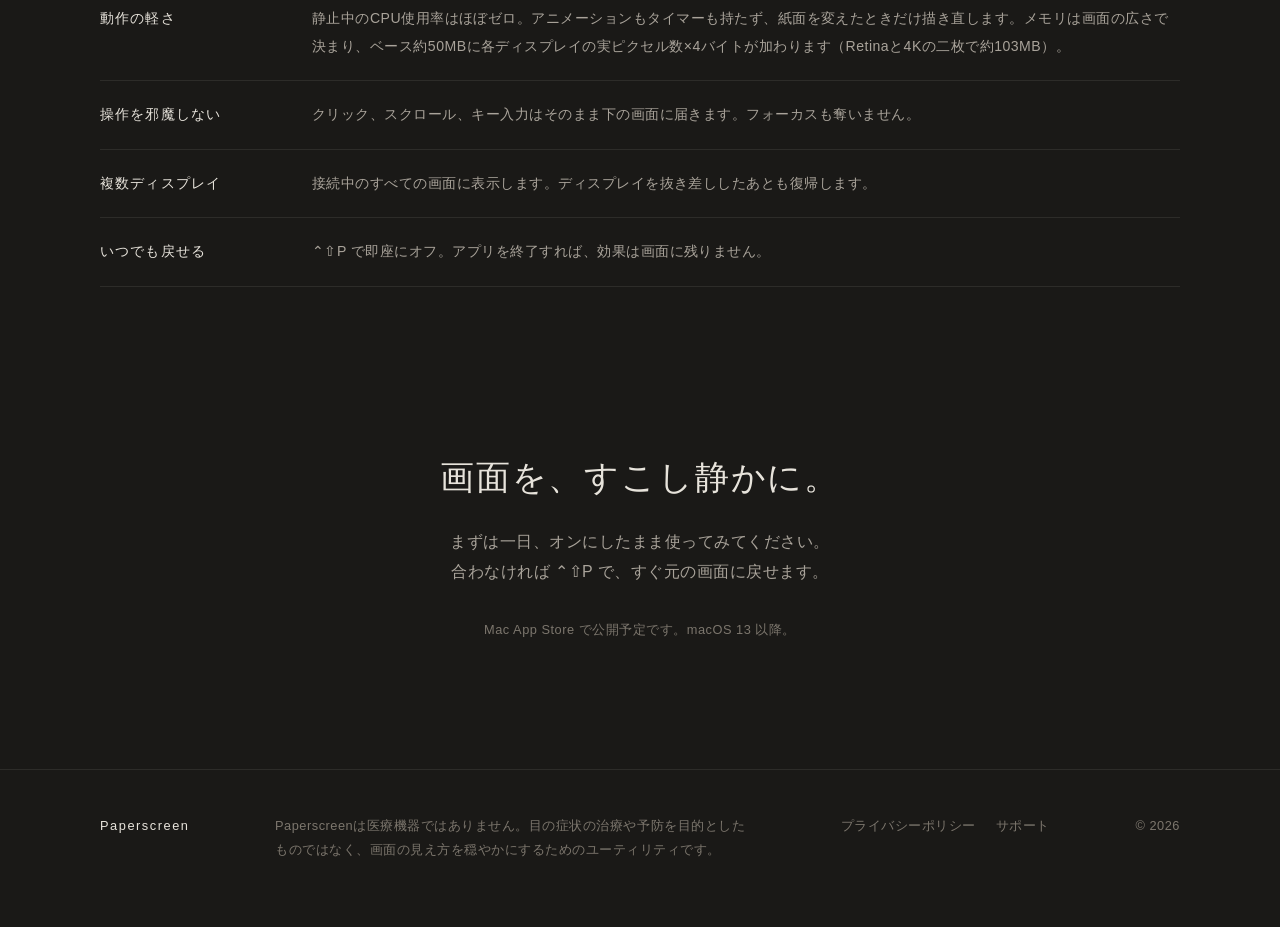
==== commit 0b0c9217: "英語版を追加する デモの操作を demo.js に切り出して日英で共有する。表示する語だけを lang から 切り替え、紙面の数値には触らない。  欧文は Hiragino Mincho では本文にな" ====
--- a/index.html
+++ b/index.html
@@ -6,6 +6,9 @@
 <title>Paperscreen — 一日中見る画面に、紙のやさしさを。</title>
 <meta name="description" content="Macの画面に薄い紙の質感を重ね、まぶしさや強すぎるコントラストをやわらげるメニューバー常駐アプリ。">
 <link rel="canonical" href="https://kishiyyyyy.github.io/paperscreen-lp/">
+<link rel="alternate" hreflang="ja" href="https://kishiyyyyy.github.io/paperscreen-lp/">
+<link rel="alternate" hreflang="en" href="https://kishiyyyyy.github.io/paperscreen-lp/en/">
+<link rel="alternate" hreflang="x-default" href="https://kishiyyyyy.github.io/paperscreen-lp/">
 <link rel="icon" href="icon.svg" type="image/svg+xml">
 <meta property="og:type" content="website">
 <meta property="og:url" content="https://kishiyyyyy.github.io/paperscreen-lp/">
@@ -23,6 +26,7 @@
 <div class="menubar">
   <div class="left">
     <span class="brand">Paperscreen</span>
+    <a class="lang" href="en/" hreflang="en" lang="en">English</a>
   </div>
   <div class="extras">
     <span class="kbd">⌃⇧P</span>
@@ -220,96 +224,6 @@
   </div>
 </footer>
 
-<script type="module">
-import { SURFACES, DEFAULTS, textures, layers } from './paper.js';
-
-const root = document.documentElement;
-const body = document.body;
-const mainSwitch = document.getElementById('mainSwitch');
-const barToggle  = document.getElementById('barToggle');
-const barLabel   = document.getElementById('barLabel');
-const slider     = document.getElementById('intensity');
-const val        = document.getElementById('intensityVal');
-const resetBtn   = document.getElementById('resetBtn');
-const surfBtns   = [...document.querySelectorAll('.surf-btn')];
-const tryBtns    = [...document.querySelectorAll('.try')];
-
-const state = { on: true, surface: DEFAULTS.surface, intensity: DEFAULTS.intensity };
-
-// 製品のメニューは行に触れているあいだだけ実画面に仮適用し、離すと戻す。
-// 紙面選びは命令ではなく比較なので、ここでも同じ振る舞いにしてある。
-let preview = null;
-
-function paint() {
-  const name = preview ?? state.surface;
-  const l = layers(name, state.intensity);
-  const t = textures(name);
-
-  root.style.setProperty('--tint-color', l.tintColor);
-  root.style.setProperty('--tint-a', l.tintAlpha.toFixed(4));
-  root.style.setProperty('--mottle-a', l.mottleAlpha.toFixed(4));
-  root.style.setProperty('--grain-a', l.grainAlpha.toFixed(4));
-  root.style.setProperty('--mottle-src', `url("${t.mottle}")`);
-  root.style.setProperty('--grain-src', `url("${t.grain}")`);
-
-  body.classList.toggle('is-off', !state.on);
-  mainSwitch.setAttribute('aria-checked', String(state.on));
-  mainSwitch.setAttribute('aria-label', state.on ? 'Paperscreen をオフにする' : 'Paperscreen をオンにする');
-  barLabel.textContent = state.on ? 'オン' : 'オフ';
-
-  surfBtns.forEach(b => b.setAttribute('aria-checked', String(b.dataset.surface === state.surface)));
-  tryBtns.forEach(b => b.setAttribute('aria-pressed', String(b.dataset.try === state.surface)));
-  val.textContent = state.intensity;
-  if (slider.value !== String(state.intensity)) slider.value = state.intensity;
-}
-
-function toggle() { state.on = !state.on; paint(); }
-
-function pick(name) { state.surface = name; state.on = true; preview = null; paint(); }
-
-function hover(name) { if (!state.on) return; preview = name; paint(); }
-function unhover() { if (preview === null) return; preview = null; paint(); }
-
-mainSwitch.addEventListener('click', toggle);
-barToggle.addEventListener('click', toggle);
-
-slider.addEventListener('input', () => {
-  state.intensity = parseInt(slider.value, 10);
-  state.on = true;
-  paint();
-});
-
-resetBtn.addEventListener('click', () => {
-  state.surface = DEFAULTS.surface;
-  state.intensity = DEFAULTS.intensity;
-  state.on = true;
-  preview = null;
-  paint();
-});
-
-for (const b of [...surfBtns, ...tryBtns]) {
-  const name = b.dataset.surface ?? b.dataset.try;
-  b.addEventListener('click', () => pick(name));
-  b.addEventListener('mouseenter', () => hover(name));
-  b.addEventListener('mouseleave', unhover);
-  b.addEventListener('focus', () => hover(name));
-  b.addEventListener('blur', unhover);
-}
-
-document.addEventListener('keydown', e => {
-  if (e.ctrlKey && e.shiftKey && (e.key === 'P' || e.key === 'p')) { e.preventDefault(); toggle(); }
-});
-
-// 紙目の生成は 1 紙面あたり 0.2 秒ほどかかる。本文を待たせないよう既定の紙面だけを
-// 先に用意し、残りの二つは手が空いてから作る。触られた時点で作ると、比較のための
-// ホバーが一拍遅れて、比べるという操作そのものが壊れる。
-requestAnimationFrame(() => {
-  paint();
-  const rest = Object.keys(SURFACES).filter(n => n !== state.surface);
-  const warm = () => rest.forEach(textures);
-  if (window.requestIdleCallback) requestIdleCallback(warm, { timeout: 2000 });
-  else setTimeout(warm, 400);
-});
-</script>
+<script type="module" src="./demo.js"></script>
 </body>
 </html>
--- a/style.css
+++ b/style.css
@@ -258,6 +258,21 @@
 .foot-links a{color:var(--hai);text-decoration:none}
 .foot-links a:hover{color:var(--sumi)}
 
+/* ---------- 英語版 ----------
+   Hiragino Mincho の欧文は本文向きではないので、macOS に載っているラテン系の
+   セリフを先に置く。字間も和文用の値だと欧文では空きすぎる。 */
+html[lang="en"]{
+  --mincho:"Iowan Old Style",Palatino,"Palatino Linotype","Times New Roman",serif;
+  --gothic:"Helvetica Neue",Helvetica,Arial,sans-serif;
+}
+html[lang="en"] body{letter-spacing:0;line-height:1.75}
+html[lang="en"] h1{letter-spacing:-.005em;line-height:1.18;text-indent:0}
+html[lang="en"] h2{letter-spacing:0;line-height:1.28}
+html[lang="en"] h3{letter-spacing:0;line-height:1.5}
+html[lang="en"] .doc h4{letter-spacing:0;line-height:1.35}
+html[lang="en"] .doc p{line-height:1.95}
+html[lang="en"] .step .num{font-variant-numeric:lining-nums}
+
 @media (prefers-reduced-motion:reduce){
   html{scroll-behavior:auto}
   *{transition-duration:.01ms !important;animation-duration:.01ms !important}
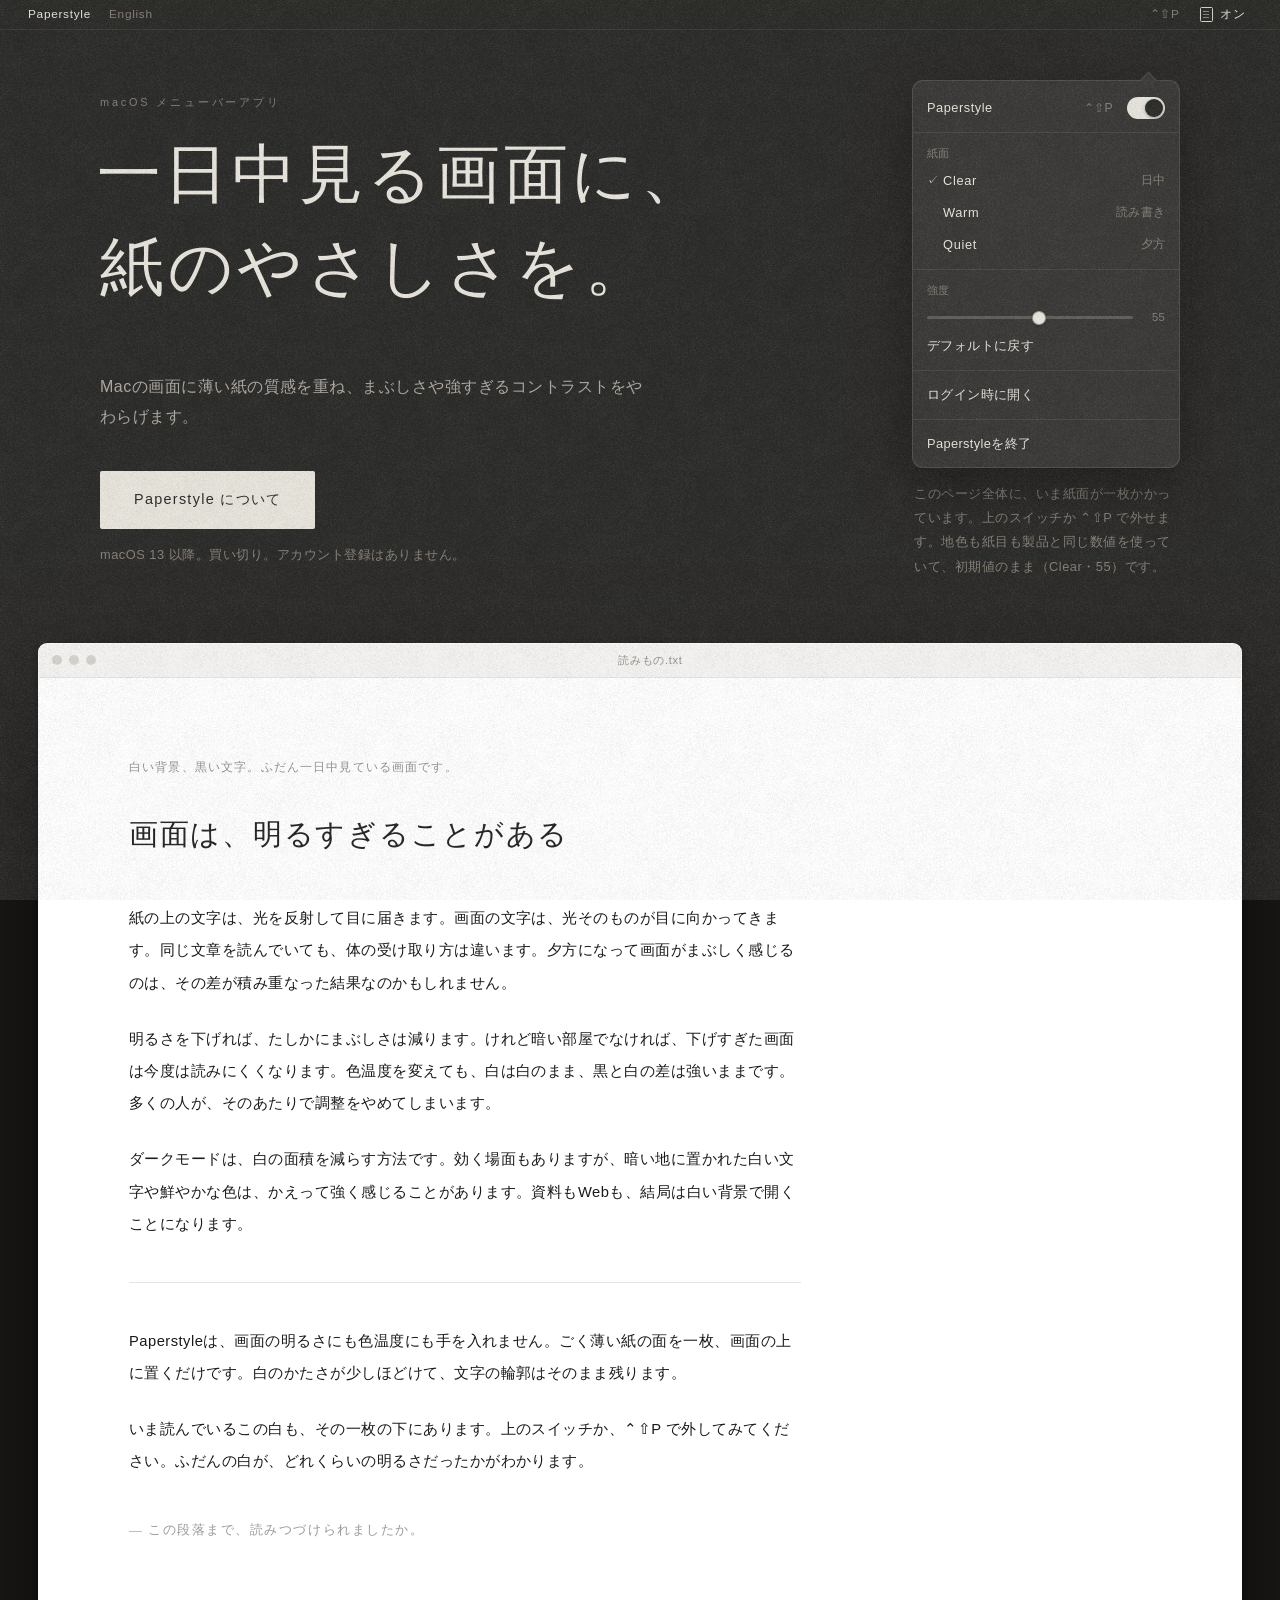
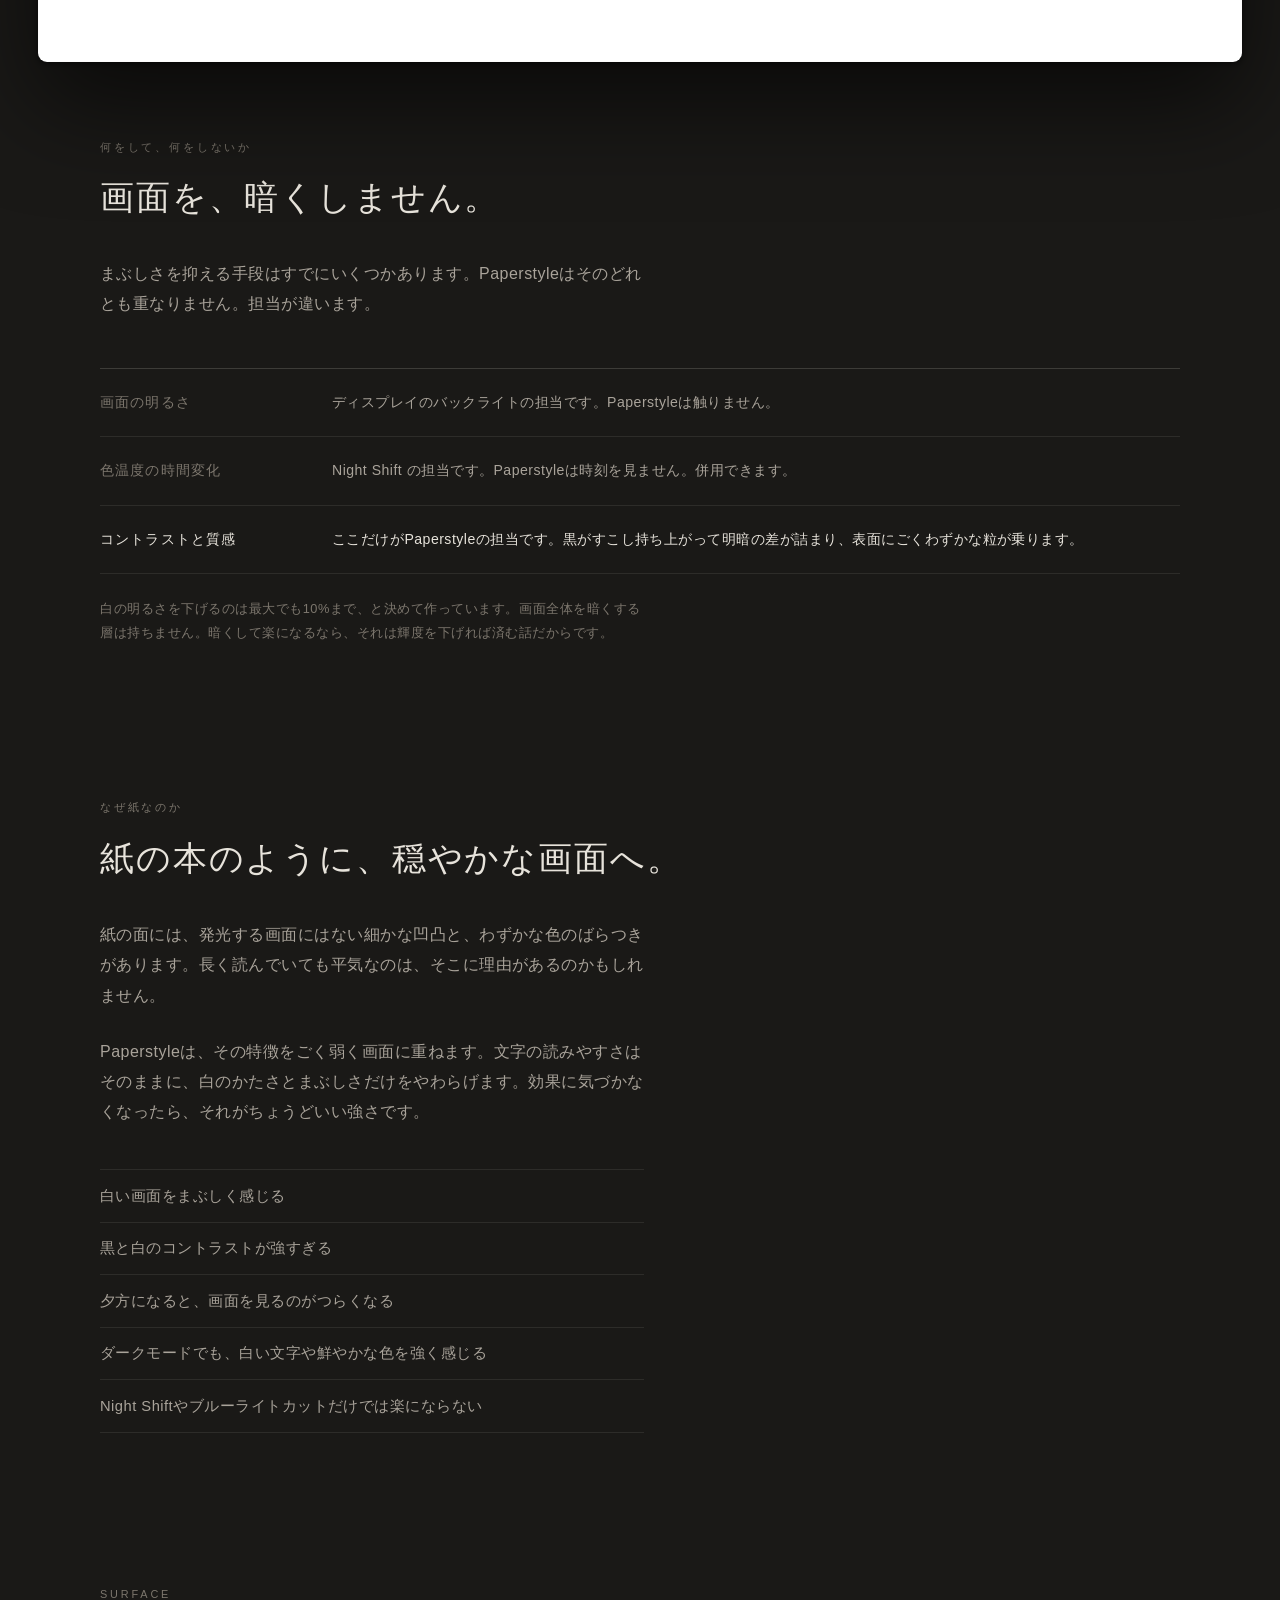
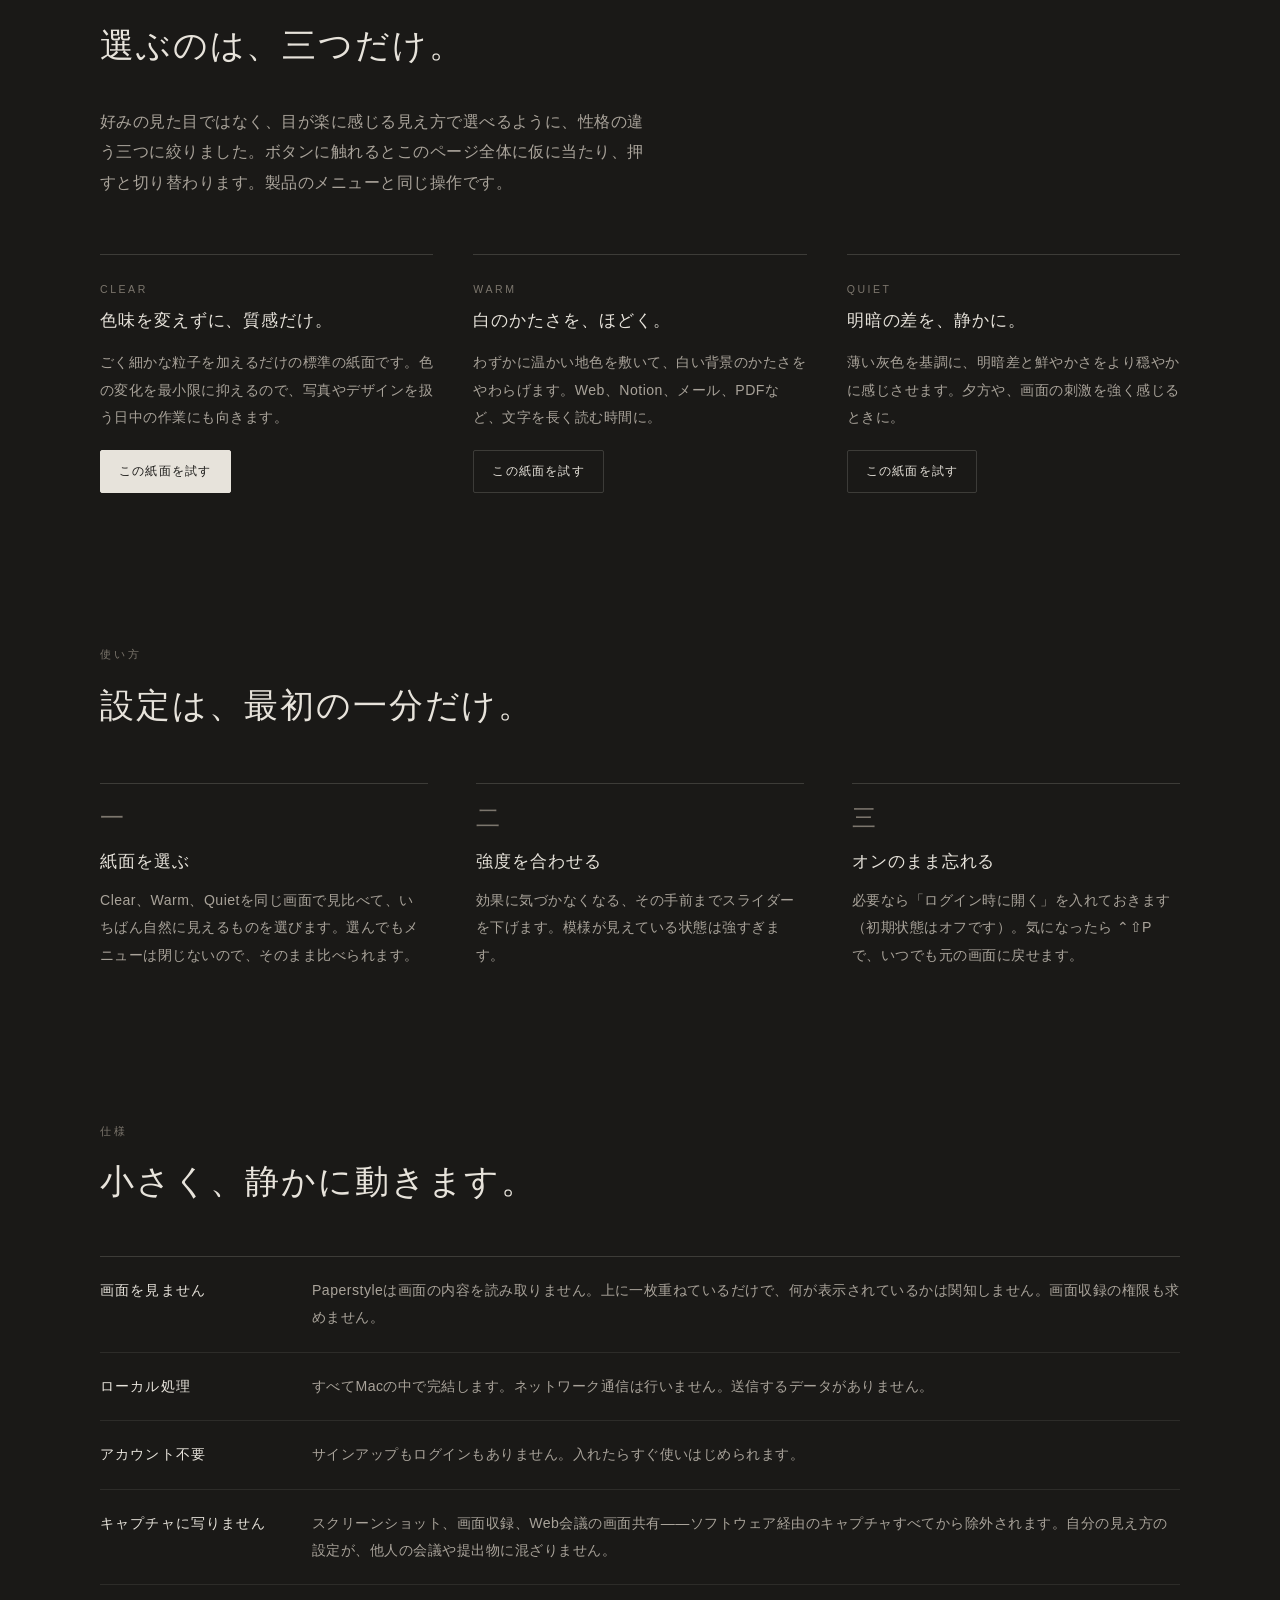
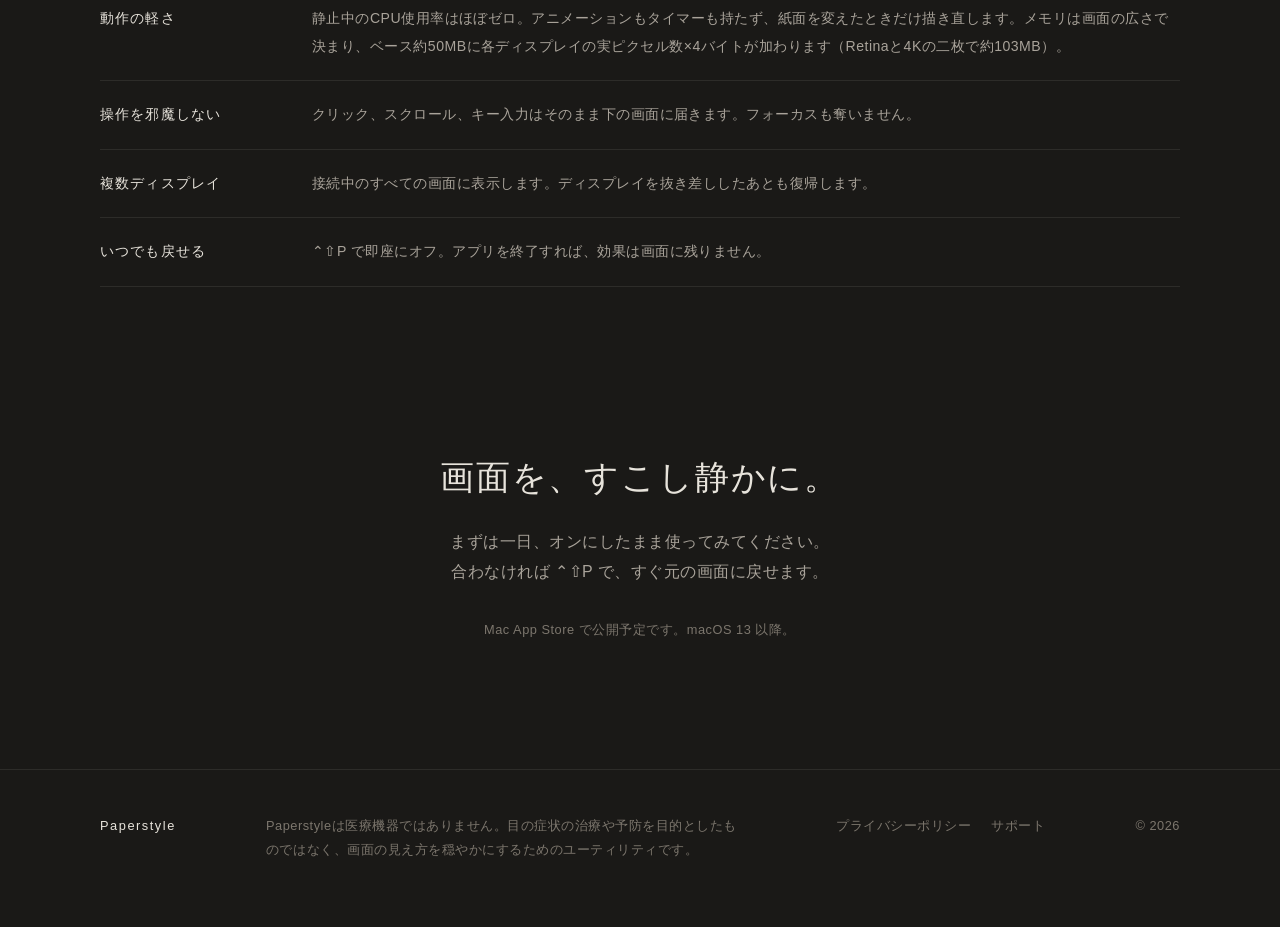
==== commit 6d226216: "アプリ名の変更に合わせて Paperstyle にする 同名のMacアプリが Mac App Store で先行していたため改名した（本体の #19）。  canonical、hreflang、og:" ====
--- a/index.html
+++ b/index.html
@@ -3,16 +3,16 @@
 <head>
 <meta charset="UTF-8">
 <meta name="viewport" content="width=device-width, initial-scale=1">
-<title>Paperscreen — 一日中見る画面に、紙のやさしさを。</title>
+<title>Paperstyle — 一日中見る画面に、紙のやさしさを。</title>
 <meta name="description" content="Macの画面に薄い紙の質感を重ね、まぶしさや強すぎるコントラストをやわらげるメニューバー常駐アプリ。">
-<link rel="canonical" href="https://kishiyyyyy.github.io/paperscreen-lp/">
-<link rel="alternate" hreflang="ja" href="https://kishiyyyyy.github.io/paperscreen-lp/">
-<link rel="alternate" hreflang="en" href="https://kishiyyyyy.github.io/paperscreen-lp/en/">
-<link rel="alternate" hreflang="x-default" href="https://kishiyyyyy.github.io/paperscreen-lp/">
+<link rel="canonical" href="https://kishiyyyyy.github.io/paperstyle-lp/">
+<link rel="alternate" hreflang="ja" href="https://kishiyyyyy.github.io/paperstyle-lp/">
+<link rel="alternate" hreflang="en" href="https://kishiyyyyy.github.io/paperstyle-lp/en/">
+<link rel="alternate" hreflang="x-default" href="https://kishiyyyyy.github.io/paperstyle-lp/">
 <link rel="icon" href="icon.svg" type="image/svg+xml">
 <meta property="og:type" content="website">
-<meta property="og:url" content="https://kishiyyyyy.github.io/paperscreen-lp/">
-<meta property="og:title" content="Paperscreen — 一日中見る画面に、紙のやさしさを。">
+<meta property="og:url" content="https://kishiyyyyy.github.io/paperstyle-lp/">
+<meta property="og:title" content="Paperstyle — 一日中見る画面に、紙のやさしさを。">
 <meta property="og:description" content="Macの画面に薄い紙の質感を重ね、まぶしさや強すぎるコントラストをやわらげます。">
 <link rel="stylesheet" href="style.css">
 </head>
@@ -25,7 +25,7 @@
 
 <div class="menubar">
   <div class="left">
-    <span class="brand">Paperscreen</span>
+    <span class="brand">Paperstyle</span>
     <a class="lang" href="en/" hreflang="en" lang="en">English</a>
   </div>
   <div class="extras">
@@ -42,16 +42,16 @@
       <p class="eyebrow">macOS メニューバーアプリ</p>
       <h1>一日中見る画面に、<br>紙のやさしさを。</h1>
       <p class="lede">Macの画面に薄い紙の質感を重ね、まぶしさや強すぎるコントラストをやわらげます。</p>
-      <a class="cta" href="#download">Paperscreen について</a>
+      <a class="cta" href="#download">Paperstyle について</a>
       <p class="small cta-note">macOS 13 以降。買い切り。アカウント登録はありません。</p>
     </div>
 
     <div class="pop-col">
-      <div class="pop" role="group" aria-label="Paperscreen の設定">
+      <div class="pop" role="group" aria-label="Paperstyle の設定">
         <div class="pop-row">
-          <span class="pop-title">Paperscreen</span>
+          <span class="pop-title">Paperstyle</span>
           <span class="pop-key">⌃⇧P</span>
-          <button class="switch" id="mainSwitch" role="switch" aria-checked="true" aria-label="Paperscreen をオンにする"><i></i></button>
+          <button class="switch" id="mainSwitch" role="switch" aria-checked="true" aria-label="Paperstyle をオンにする"><i></i></button>
         </div>
         <hr class="pop-sep">
         <p class="pop-label">紙面</p>
@@ -72,7 +72,7 @@
              opt-in を維持すると決めている。チェック済みで描かないこと。 -->
         <button class="pop-item" id="loginBtn">ログイン時に開く</button>
         <hr class="pop-sep">
-        <span class="pop-item" aria-hidden="true">Paperscreenを終了</span>
+        <span class="pop-item" aria-hidden="true">Paperstyleを終了</span>
       </div>
       <p class="small pop-note">このページ全体に、いま紙面が一枚かかっています。上のスイッチか ⌃⇧P で外せます。地色も紙目も製品と同じ数値を使っていて、初期値のまま（Clear・55）です。</p>
     </div>
@@ -88,7 +88,7 @@
         <p>明るさを下げれば、たしかにまぶしさは減ります。けれど暗い部屋でなければ、下げすぎた画面は今度は読みにくくなります。色温度を変えても、白は白のまま、黒と白の差は強いままです。多くの人が、そのあたりで調整をやめてしまいます。</p>
         <p>ダークモードは、白の面積を減らす方法です。効く場面もありますが、暗い地に置かれた白い文字や鮮やかな色は、かえって強く感じることがあります。資料もWebも、結局は白い背景で開くことになります。</p>
         <hr>
-        <p>Paperscreenは、画面の明るさにも色温度にも手を入れません。ごく薄い紙の面を一枚、画面の上に置くだけです。白のかたさが少しほどけて、文字の輪郭はそのまま残ります。</p>
+        <p>Paperstyleは、画面の明るさにも色温度にも手を入れません。ごく薄い紙の面を一枚、画面の上に置くだけです。白のかたさが少しほどけて、文字の輪郭はそのまま残ります。</p>
         <p>いま読んでいるこの白も、その一枚の下にあります。上のスイッチか、⌃⇧P で外してみてください。ふだんの白が、どれくらいの明るさだったかがわかります。</p>
         <p class="sig">— この段落まで、読みつづけられましたか。</p>
       </div>
@@ -100,19 +100,19 @@
   <div class="wrap">
     <p class="eyebrow">何をして、何をしないか</p>
     <h2>画面を、暗くしません。</h2>
-    <p class="lede">まぶしさを抑える手段はすでにいくつかあります。Paperscreenはそのどれとも重なりません。担当が違います。</p>
+    <p class="lede">まぶしさを抑える手段はすでにいくつかあります。Paperstyleはそのどれとも重なりません。担当が違います。</p>
     <dl class="split">
       <div>
         <dt>画面の明るさ</dt>
-        <dd>ディスプレイのバックライトの担当です。Paperscreenは触りません。</dd>
+        <dd>ディスプレイのバックライトの担当です。Paperstyleは触りません。</dd>
       </div>
       <div>
         <dt>色温度の時間変化</dt>
-        <dd>Night Shift の担当です。Paperscreenは時刻を見ません。併用できます。</dd>
+        <dd>Night Shift の担当です。Paperstyleは時刻を見ません。併用できます。</dd>
       </div>
       <div class="mine">
         <dt>コントラストと質感</dt>
-        <dd>ここだけがPaperscreenの担当です。黒がすこし持ち上がって明暗の差が詰まり、表面にごくわずかな粒が乗ります。</dd>
+        <dd>ここだけがPaperstyleの担当です。黒がすこし持ち上がって明暗の差が詰まり、表面にごくわずかな粒が乗ります。</dd>
       </div>
     </dl>
     <p class="small" style="margin-top:1.8em">白の明るさを下げるのは最大でも10%まで、と決めて作っています。画面全体を暗くする層は持ちません。暗くして楽になるなら、それは輝度を下げれば済む話だからです。</p>
@@ -124,7 +124,7 @@
     <p class="eyebrow">なぜ紙なのか</p>
     <h2>紙の本のように、穏やかな画面へ。</h2>
     <p class="lede">紙の面には、発光する画面にはない細かな凹凸と、わずかな色のばらつきがあります。長く読んでいても平気なのは、そこに理由があるのかもしれません。</p>
-    <p class="lede" style="margin-top:1.6em">Paperscreenは、その特徴をごく弱く画面に重ねます。文字の読みやすさはそのままに、白のかたさとまぶしさだけをやわらげます。効果に気づかなくなったら、それがちょうどいい強さです。</p>
+    <p class="lede" style="margin-top:1.6em">Paperstyleは、その特徴をごく弱く画面に重ねます。文字の読みやすさはそのままに、白のかたさとまぶしさだけをやわらげます。効果に気づかなくなったら、それがちょうどいい強さです。</p>
 
     <ul class="pains">
       <li>白い画面をまぶしく感じる</li>
@@ -191,7 +191,7 @@
     <p class="eyebrow">仕様</p>
     <h2>小さく、静かに動きます。</h2>
     <dl class="spec">
-      <div><dt>画面を見ません</dt><dd>Paperscreenは画面の内容を読み取りません。上に一枚重ねているだけで、何が表示されているかは関知しません。画面収録の権限も求めません。</dd></div>
+      <div><dt>画面を見ません</dt><dd>Paperstyleは画面の内容を読み取りません。上に一枚重ねているだけで、何が表示されているかは関知しません。画面収録の権限も求めません。</dd></div>
       <div><dt>ローカル処理</dt><dd>すべてMacの中で完結します。ネットワーク通信は行いません。送信するデータがありません。</dd></div>
       <div><dt>アカウント不要</dt><dd>サインアップもログインもありません。入れたらすぐ使いはじめられます。</dd></div>
       <div><dt>キャプチャに写りません</dt><dd>スクリーンショット、画面収録、Web会議の画面共有——ソフトウェア経由のキャプチャすべてから除外されます。自分の見え方の設定が、他人の会議や提出物に混ざりません。</dd></div>
@@ -214,11 +214,11 @@
 
 <footer>
   <div class="wrap foot-grid">
-    <span class="small" style="font-weight:500;letter-spacing:.12em;color:var(--sumi)">Paperscreen</span>
-    <p class="small">Paperscreenは医療機器ではありません。目の症状の治療や予防を目的としたものではなく、画面の見え方を穏やかにするためのユーティリティです。</p>
+    <span class="small" style="font-weight:500;letter-spacing:.12em;color:var(--sumi)">Paperstyle</span>
+    <p class="small">Paperstyleは医療機器ではありません。目の症状の治療や予防を目的としたものではなく、画面の見え方を穏やかにするためのユーティリティです。</p>
     <span class="small foot-links">
-      <a href="https://kishiyyyyy.github.io/paperscreen-support/privacy/">プライバシーポリシー</a>
-      <a href="https://kishiyyyyy.github.io/paperscreen-support/">サポート</a>
+      <a href="https://kishiyyyyy.github.io/paperstyle-support/privacy/">プライバシーポリシー</a>
+      <a href="https://kishiyyyyy.github.io/paperstyle-support/">サポート</a>
     </span>
     <span class="small">© 2026</span>
   </div>
